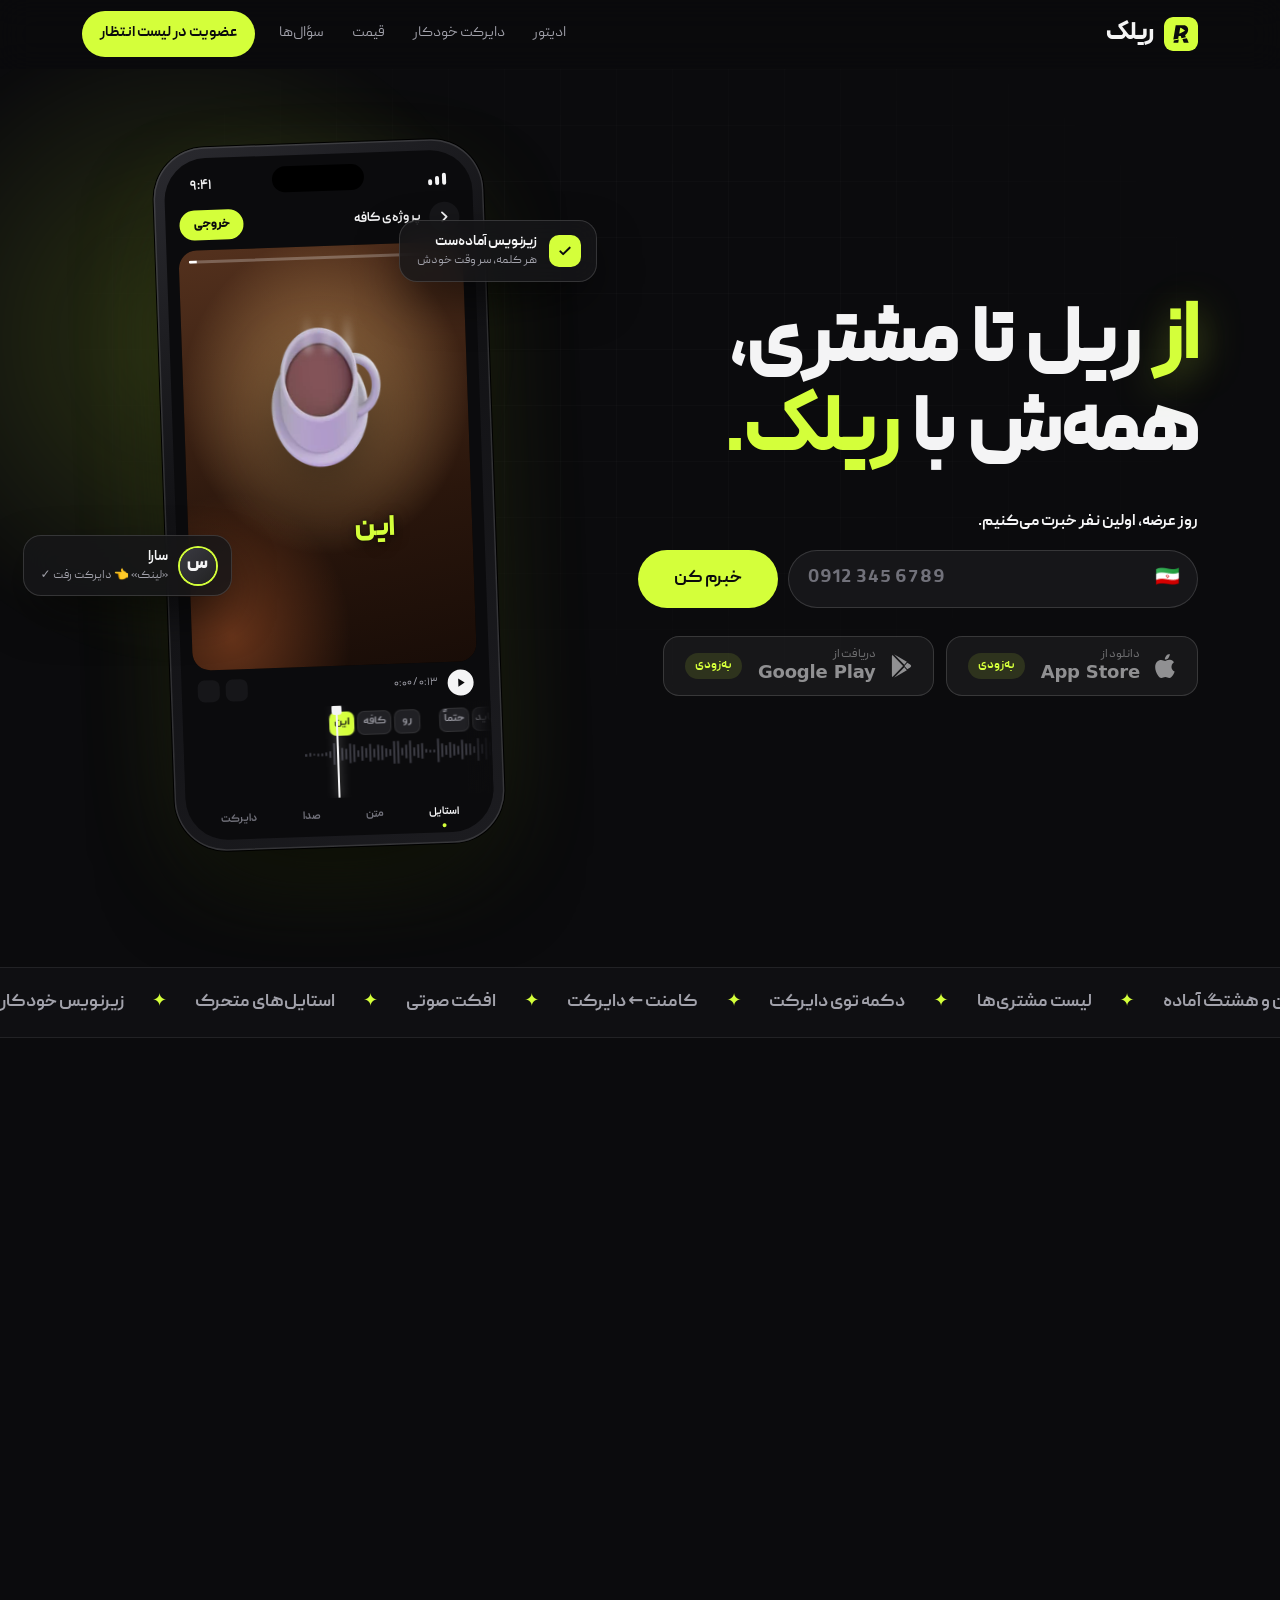
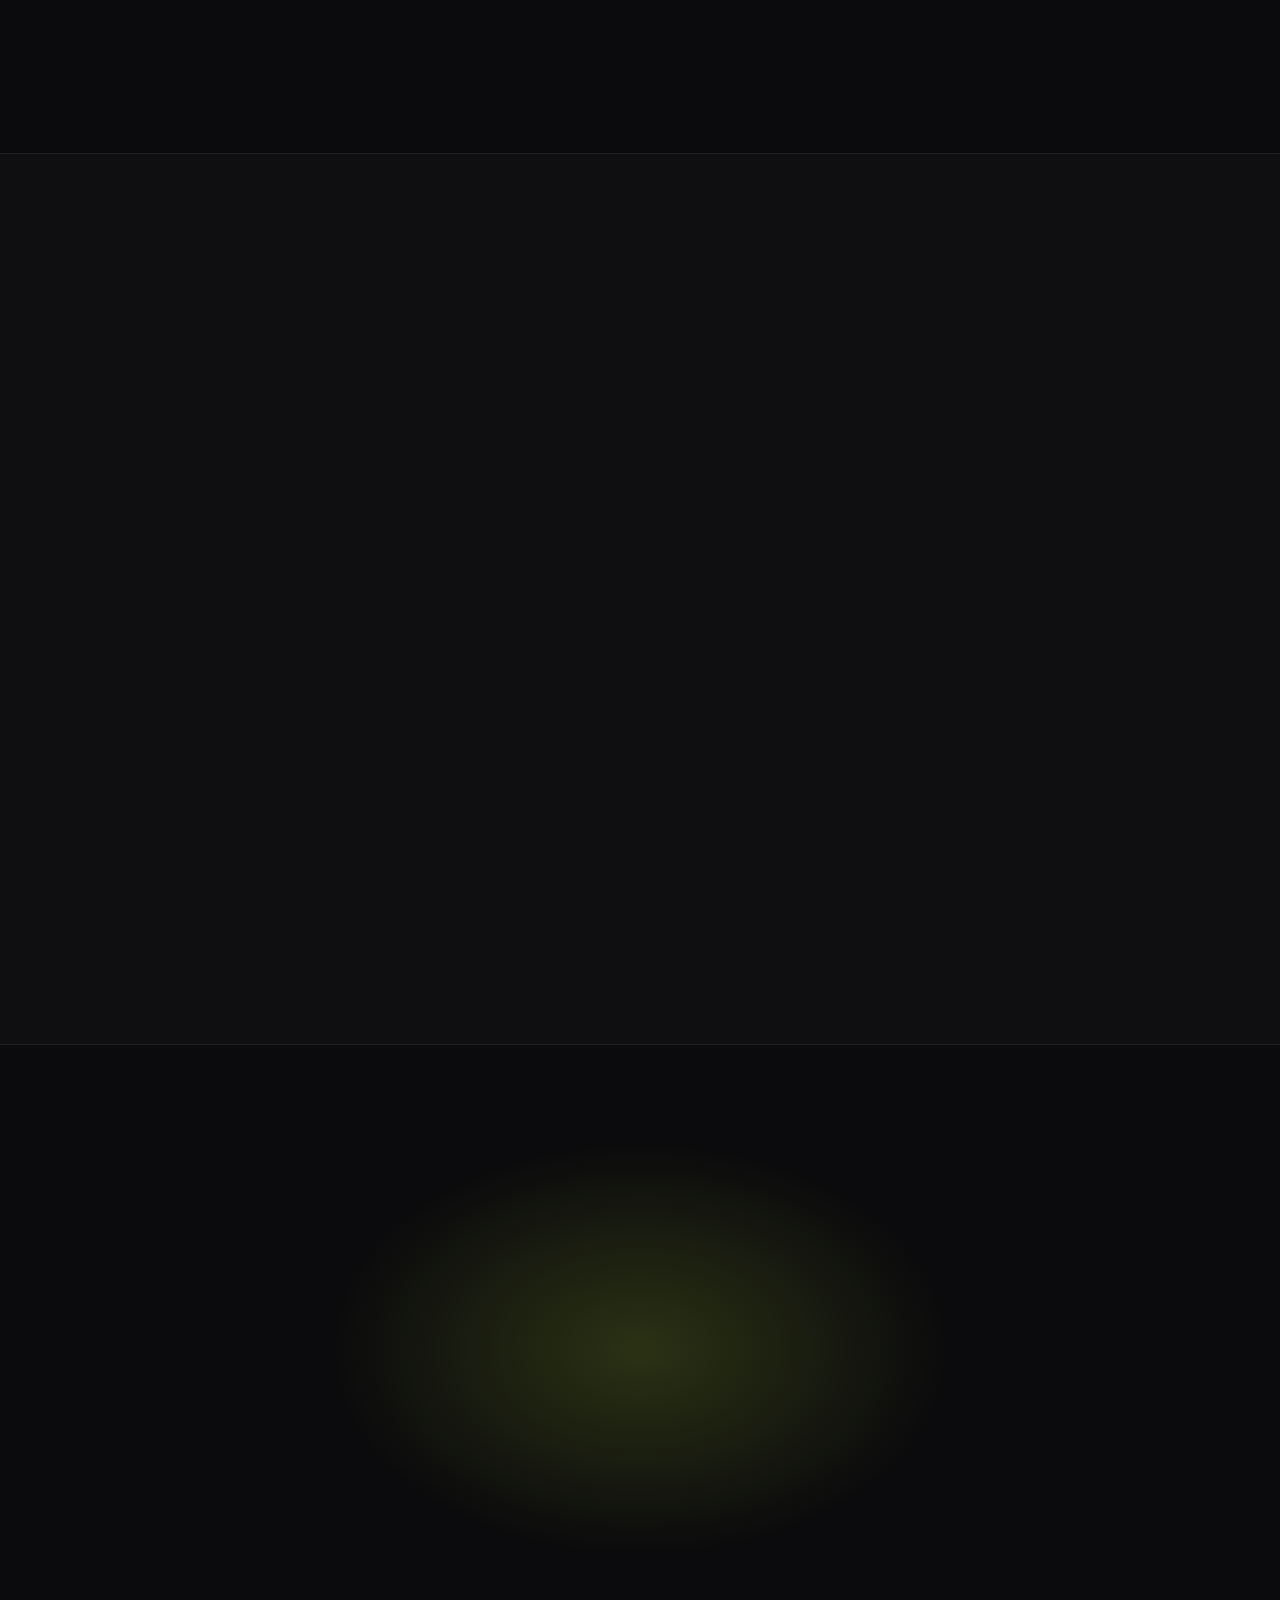
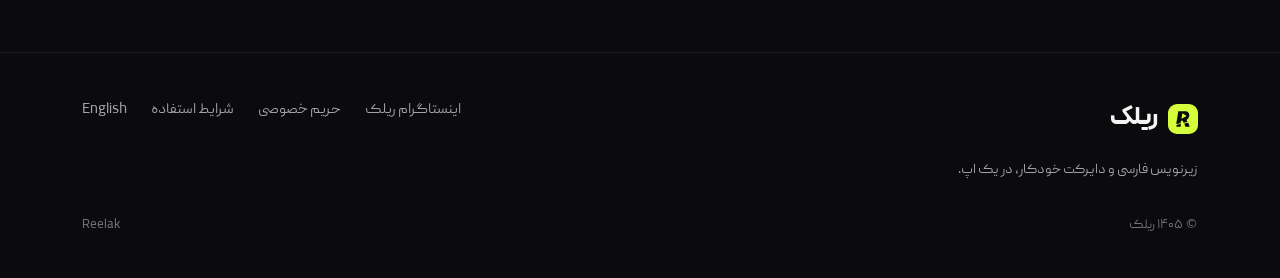
==== index.html @ 7f3adb68 "Website from ea4331c" ====
<!doctype html>
<html lang="fa" dir="rtl" data-mode="waitlist">
<head>
<meta charset="utf-8">
<meta http-equiv="Content-Security-Policy" content="default-src 'none'; script-src 'self'; style-src 'self'; font-src 'self'; img-src 'self' data:; connect-src 'self' https://oprujqgoeeatpwjcmsdf.supabase.co; form-action https://oprujqgoeeatpwjcmsdf.supabase.co; base-uri 'none'">
<meta name="viewport" content="width=device-width, initial-scale=1, viewport-fit=cover">
<title>ریلک | زیرنویس فارسی و دایرکت خودکار اینستاگرام</title>
<meta name="description" content="ریلک: زیرنویس فارسی خودکار با استایل‌ها و انیمیشن‌های جذاب، و دایرکت خودکار اینستاگرام که کامنت‌ها رو به مشتری تبدیل می‌کنه. یک اپ برای آیفون و اندروید.">
<meta name="theme-color" content="#0B0B0D">
<meta name="color-scheme" content="dark">
<meta property="og:type" content="website">
<meta property="og:title" content="ریلک: از ریل تا مشتری">
<meta property="og:description" content="زیرنویس فارسی خودکار + دایرکت خودکار اینستاگرام، در یک اپ.">
<meta property="og:url" content="https://reelakapp.com/">
<meta property="og:image" content="https://reelakapp.com/img/og.png">
<meta property="og:image:width" content="1200">
<meta property="og:image:height" content="630">
<meta property="og:locale" content="fa_IR">
<meta name="twitter:card" content="summary_large_image">
<link rel="icon" href="img/favicon.svg" type="image/svg+xml">
<link rel="icon" href="img/favicon-32.png" sizes="32x32" type="image/png">
<link rel="apple-touch-icon" href="img/apple-touch-icon-180.png">
<link rel="preload" href="fonts/peyda-black.woff2" as="font" type="font/woff2" crossorigin>
<link rel="preload" href="fonts/peyda-regular.woff2" as="font" type="font/woff2" crossorigin>
<link rel="stylesheet" href="site.css">
<script src="site.js" defer></script>
</head>
<body>

<a class="skip" href="#main">رفتن به محتوا</a>

<!-- ============================ NAV ============================ -->
<header class="nav" id="top">
  <div class="wrap nav-in">
    <button class="menu-btn" type="button" aria-label="منو" aria-expanded="false" aria-controls="mobile-menu" data-menu-btn>
      <span></span><span></span><span></span>
    </button>
    <a class="brand" href="#top" aria-label="ریلک، صفحه‌ی اول">
      <img src="img/icon-lime.svg" width="34" height="34" alt="">
      <span class="brand-fa">ریلک</span>
    </a>
    <nav class="nav-links" aria-label="بخش‌ها">
      <a href="#editor">ادیتور</a>
      <a href="#automation">دایرکت خودکار</a>
      <a href="#pricing">قیمت</a>
      <a href="#faq">سؤال‌ها</a>
    </nav>
    <a class="btn btn-lime btn-sm only-waitlist" href="#waitlist" data-focus-phone>عضویت در لیست انتظار</a>
    <a class="btn btn-lime btn-sm only-launch" href="#download">دانلود اپ</a>
  </div>
  <div class="mobile-menu" id="mobile-menu" data-menu hidden>
    <nav class="wrap" aria-label="منو">
      <a href="#editor"><span>ادیتور ویدیو</span><small>زیرنویس و استایل‌ها</small></a>
      <a href="#automation"><span>دایرکت خودکار</span><small>کامنت ← دایرکت</small></a>
      <a href="#pricing"><span>قیمت</span><small>رایگان و پرو</small></a>
      <a href="#faq"><span>سؤال‌ها</span><small>جواب‌های کوتاه</small></a>
      <a class="btn btn-lime btn-block only-waitlist" href="#waitlist" data-focus-phone>عضویت در لیست انتظار</a>
      <a class="btn btn-lime btn-block only-launch" href="#download">دانلود اپ</a>
    </nav>
  </div>
</header>

<main id="main">

<!-- ============================ HERO ============================ -->
<section class="hero" id="waitlist">
  <div class="hero-glow" aria-hidden="true"></div>
  <div class="hero-grid" aria-hidden="true"></div>
  <div class="wrap hero-in">

    <div class="hero-copy">

      <h1 class="hero-title" aria-label="از ریل تا مشتری، همه‌ش با ریلک.">
        <span class="kw" aria-hidden="true">از</span>
        <span class="kw" aria-hidden="true">ریل</span>
        <span class="kw" aria-hidden="true">تا</span>
        <span class="kw" aria-hidden="true">مشتری،</span>
        <br>
        <span class="kw" aria-hidden="true">همه‌ش</span>
        <span class="kw" aria-hidden="true">با</span>
        <span class="kw kw-brand" aria-hidden="true">ریلک.</span>
      </h1>


      <!-- Waitlist (before launch) -->
      <div class="join only-waitlist" data-join>
        <form class="join-form" action="https://oprujqgoeeatpwjcmsdf.supabase.co/functions/v1/waitlist" method="post" novalidate>
          <label class="join-label" for="phone-hero">روز عرضه، اولین نفر خبرت می‌کنیم.</label>
          <div class="join-row">
            <div class="phone-field">
              <span class="phone-flag" aria-hidden="true">🇮🇷</span>
              <input id="phone-hero" name="phone" type="tel" inputmode="numeric" autocomplete="tel" dir="ltr"
                     placeholder="0912 345 6789" maxlength="20" required aria-describedby="hint-hero">
            </div>
            <input class="hp" type="text" name="website" tabindex="-1" autocomplete="off" aria-hidden="true">
            <input type="hidden" name="source" value="">
            <button class="btn btn-lime btn-lg" type="submit">
              <span class="btn-text">خبرم کن</span>
              <span class="spinner" aria-hidden="true"></span>
            </button>
          </div>
          <p class="join-hint" id="hint-hero" aria-live="polite"></p>
        </form>
        <div class="join-done" hidden>
          <div class="done-badge" aria-hidden="true">
            <svg viewBox="0 0 24 24" width="28" height="28"><path d="M5 12.5l4.2 4.2L19 7" fill="none" stroke="currentColor" stroke-width="2.6" stroke-linecap="round" stroke-linejoin="round"/></svg>
          </div>
          <div>
            <p class="done-title" data-done-title>اسمت توی لیسته!</p>
            <p class="done-sub">روز عرضه با یک پیامک خبرت می‌کنیم.</p>
            <button class="btn btn-ghost btn-sm" type="button" data-share>
              <svg viewBox="0 0 24 24" width="18" height="18" aria-hidden="true"><path d="M12 3v12M7 8l5-5 5 5M5 14v5a2 2 0 002 2h10a2 2 0 002-2v-5" fill="none" stroke="currentColor" stroke-width="2" stroke-linecap="round" stroke-linejoin="round"/></svg>
              <span>فرستادن برای دوستام</span>
            </button>
          </div>
        </div>
      </div>

      <!-- Store buttons: "soon" before launch, real links after -->
      <div class="stores" id="download">
        <a class="store store-soon" href="#waitlist" data-store>
          <svg class="store-ic" viewBox="0 0 24 24" aria-hidden="true"><path fill="currentColor" d="M16.37 1.43c0 1.14-.5 2.27-1.18 3.08-.74.9-1.99 1.57-2.99 1.57-.12 0-.23-.02-.3-.03-.01-.06-.04-.22-.04-.39 0-1.15.57-2.27 1.2-2.98.81-.94 2.15-1.64 3.25-1.68.03.13.06.28.06.43zm4.56 15.71c-.03.07-.46 1.58-1.52 3.12-.94 1.34-1.94 2.71-3.43 2.71-1.52 0-1.9-.88-3.63-.88-1.7 0-2.3.91-3.67.91-1.38 0-2.33-1.26-3.43-2.8C3.96 18.38 2.93 15.57 2.93 12.92c0-4.28 2.8-6.55 5.55-6.55 1.45 0 2.67.95 3.6.95.86 0 2.22-1.01 3.9-1.01.61 0 2.89.06 4.37 2.19-.13.09-2.38 1.37-2.38 4.19 0 3.26 2.85 4.42 2.96 4.45z"/></svg>
          <span class="store-txt"><small>دانلود از</small><b>App Store</b></span>
          <span class="soon-chip">به‌زودی</span>
        </a>
        <a class="store store-soon" href="#waitlist" data-store>
          <svg class="store-ic" viewBox="0 0 24 24" aria-hidden="true"><path fill="currentColor" d="M4.1 1.9c-.3.3-.5.8-.5 1.4v17.4c0 .6.2 1.1.5 1.4l9.8-10.1L4.1 1.9zm11 8.9L5.6 1.2c-.1 0-.1-.1-.1-.1l11.9 6.9-2.3 2.8zm0 2.4l2.3 2.8-11.9 6.9h.1l9.5-9.7zm5.3-2.6l-2.6-1.5-2.6 2.9 2.6 2.9 2.6-1.5c1.3-.8 1.3-2 0-2.8z"/></svg>
          <span class="store-txt"><small>دریافت از</small><b>Google Play</b></span>
          <span class="soon-chip">به‌زودی</span>
        </a>
      </div>
      <a class="apk-link store-soon" href="#waitlist">یا دانلود مستقیم نسخه‌ی اندروید (APK)</a>
    </div>

    <!-- The phone: a live demo of the editor -->
    <div class="hero-visual" aria-hidden="true">
      <div class="float-card fc-top">
        <span class="fc-ic fc-ic-lime">
          <svg viewBox="0 0 24 24" width="16" height="16"><path d="M5 12.5l4.2 4.2L19 7" fill="none" stroke="currentColor" stroke-width="3" stroke-linecap="round" stroke-linejoin="round"/></svg>
        </span>
        <span><b>زیرنویس آماده‌ست</b><small>هر کلمه، سر وقت خودش</small></span>
      </div>

      <div class="phone" data-demo>
        <div class="phone-notch"></div>
        <div class="screen">
          <div class="status"><span>۹:۴۱</span><span class="status-ic"><i></i><i></i><i></i></span></div>
          <div class="appbar">
            <span class="appbar-back">
              <svg viewBox="0 0 24 24" width="18" height="18"><path d="M9 6l6 6-6 6" fill="none" stroke="currentColor" stroke-width="2.4" stroke-linecap="round" stroke-linejoin="round"/></svg>
            </span>
            <span class="appbar-title">پروژه‌ی کافه</span>
            <span class="appbar-export">خروجی</span>
          </div>

          <div class="video">
            <div class="scene scene-cafe is-on" data-scene="0">
              <div class="scene-bg"></div>
              <img class="scene-emoji" src="img/hot_beverage.webp" alt="" width="160" height="160">
              <span class="steam s1"></span><span class="steam s2"></span><span class="steam s3"></span>
            </div>
            <div class="scene scene-shop" data-scene="1">
              <div class="scene-bg"></div>
              <img class="scene-emoji" src="img/shopping_bags.webp" alt="" width="160" height="160">
              <img class="scene-spark" src="img/sparkles.webp" alt="" width="160" height="160">
            </div>
            <div class="cap" data-cap></div>
            <div class="cta-pill" data-cta>کامنت کن: «لینک»</div>
            <div class="vid-progress"><i data-progress></i></div>
          </div>

          <div class="notif" data-notif>
            <img src="img/icon-lime.svg" width="26" height="26" alt="">
            <span><b>۲۴ نفر کامنت گذاشتن «لینک»</b><small>دایرکت برای همه رفت ✓</small></span>
          </div>

          <div class="editor">
            <div class="ed-bar">
              <span class="ed-play"><svg viewBox="0 0 24 24" width="14" height="14"><path d="M8 5v14l11-7z" fill="currentColor"/></svg></span>
              <span class="ed-time" dir="ltr" data-time>۰:۰۰ / ۰:۱۳</span>
              <span class="ed-tools"><i></i><i></i></span>
            </div>
            <div class="lanes">
              <div class="playhead"></div>
              <div class="lane-track" data-track>
                <div class="lane lane-words" data-lane-words></div>
                <div class="lane lane-wave" data-lane-wave></div>
                <div class="lane lane-sfx" data-lane-sfx></div>
              </div>
            </div>
            <div class="ed-tabs">
              <span class="on">استایل</span><span>متن</span><span>صدا</span><span>دایرکت</span>
            </div>
          </div>
        </div>
      </div>

      <div class="float-card fc-bottom">
        <span class="fc-avatar">س</span>
        <span><b>سارا</b><small>«لینک» 👈 دایرکت رفت ✓</small></span>
      </div>
    </div>
  </div>
</section>

<!-- ============================ STRIP ============================ -->
<div class="strip" aria-hidden="true">
  <div class="strip-in">
    <span>زیرنویس خودکار</span><i>✦</i><span>استایل‌های متحرک</span><i>✦</i><span>افکت صوتی</span><i>✦</i>
    <span>کامنت ← دایرکت</span><i>✦</i><span>دکمه توی دایرکت</span><i>✦</i><span>لیست مشتری‌ها</span><i>✦</i>
    <span>کپشن و هشتگ آماده</span><i>✦</i><span>پرداخت تومانی</span><i>✦</i>
    <span>زیرنویس خودکار</span><i>✦</i><span>استایل‌های متحرک</span><i>✦</i><span>افکت صوتی</span><i>✦</i>
    <span>کامنت ← دایرکت</span><i>✦</i><span>دکمه توی دایرکت</span><i>✦</i><span>لیست مشتری‌ها</span><i>✦</i>
    <span>کپشن و هشتگ آماده</span><i>✦</i><span>پرداخت تومانی</span><i>✦</i>
  </div>
</div>

<!-- ============================ STYLES ============================ -->
<section class="section" id="editor">
  <div class="wrap">
    <div class="sec-head reveal">
      <p class="kicker">ادیتور ویدیو</p>
      <h2>زیرنویسی که <span class="hl">دیده می‌شه.</span></h2>
      <p class="sec-sub">ریلک حرفات رو فارسی می‌نویسه، هر کلمه سر وقت خودش. تو فقط استایل رو انتخاب کن.</p>
    </div>

    <div class="styles reveal" data-styles>
      <figure class="style-card st-karaoke">
        <div class="st-screen"><p class="st-text"><span>امروز</span> <span>یه</span> <span>ترفند</span> <span>باحال</span></p></div>
        <figcaption><b>کارائوکه</b><small>کلمه‌ای که گفته می‌شه، رنگ می‌گیره</small></figcaption>
      </figure>
      <figure class="style-card st-type">
        <div class="st-screen"><p class="st-text"><span class="type-line">اینو هیچ‌کس بهت نمی‌گه</span></p></div>
        <figcaption><b>تایپ</b><small>نوشته می‌شه، انگار همین الان</small></figcaption>
      </figure>
      <figure class="style-card st-pop">
        <div class="st-screen"><img class="st-emoji" src="img/fire.webp" alt="" width="160" height="160"><p class="st-text"><span>فوق</span><span>العاده</span><span>بود!</span></p></div>
        <figcaption><b>پاپ</b><small>یک کلمه، با ضرب و ایموجی</small></figcaption>
      </figure>
      <figure class="style-card st-neon">
        <div class="st-screen"><p class="st-text"><span>شب</span> <span>تهران</span></p></div>
        <figcaption><b>نئون</b><small>درخشش برای ویدیوهای شب</small></figcaption>
      </figure>
      <figure class="style-card st-hype">
        <div class="st-screen"><p class="st-text"><span>صبر</span><span>کن</span><span>ببین!</span></p></div>
        <figcaption><b>هایپ</b><small>درشت و پرانرژی برای شروع ویدیو</small></figcaption>
      </figure>
      <figure class="style-card st-cine">
        <div class="st-screen"><p class="st-text"><span>یک</span> <span>روز</span> <span>معمولی</span> <span>نبود…</span></p></div>
        <figcaption><b>سینمایی</b><small>آروم و شیک، مثل فیلم</small></figcaption>
      </figure>
    </div>

    <!-- Bento: what else the editor does -->
    <div class="bento">
      <article class="tile tile-big reveal">
        <div class="tile-copy">
          <h3>زمان‌بندی کلمه‌به‌کلمه</h3>
          <p>زیرنویس‌ها دقیقاً با صدا می‌آن و می‌رن؛ نه زودتر، نه دیرتر.</p>
        </div>
        <div class="wave-demo" data-wave-demo>
          <div class="wd-words"><span>سلام</span><span>به</span><span>همه</span><span>دوستای</span><span>خوبم</span></div>
          <div class="wd-bars"></div>
        </div>
      </article>

      <article class="tile reveal">
        <div class="tile-ic"><img src="img/magic_wand.webp" alt="" width="160" height="160"></div>
        <h3>کپشن و هشتگ آماده</h3>
        <p>موقع خروجی، کپشن و هشتگ از حرفای خود ویدیو نوشته می‌شه.</p>
        <div class="typing" data-typing>اینم سه تا ترفند ادیت که کسی بهت نگفته 👇 #ادیت_ویدیو #ریلز</div>
      </article>

      <article class="tile reveal">
        <div class="tile-ic"><img src="img/party_popper.webp" alt="" width="160" height="160"></div>
        <h3>افکت صوتی اختصاصی</h3>
        <p>۶۳ صدای مخصوص ریلک. کلمه هم با صداش حرکت می‌کنه.</p>
        <div class="sfx">
          <span class="sfx-pill"><i></i><i></i><i></i><i></i>پاپ</span>
          <span class="sfx-pill"><i></i><i></i><i></i><i></i>ووش</span>
          <span class="sfx-pill"><i></i><i></i><i></i><i></i>دینگ</span>
        </div>
      </article>

      <article class="tile reveal">
        <div class="tile-ic"><img src="img/sparkles.webp" alt="" width="160" height="160"></div>
        <h3>تأکید هوشمند</h3>
        <p>کلمه‌های مهم خودشون درشت‌تر می‌شن، با ایموجی مناسب.</p>
        <p class="emph-demo">این <b>بهترین</b> خرید <b class="big">امسالم</b> بود</p>
      </article>

      <article class="tile reveal">
        <div class="tile-ic tile-ic-svg">
          <svg viewBox="0 0 24 24" width="30" height="30" aria-hidden="true"><path d="M4 12h2l2-6 3 12 3-9 2 3h4" fill="none" stroke="currentColor" stroke-width="2" stroke-linecap="round" stroke-linejoin="round"/></svg>
        </div>
        <h3>حذف نویز</h3>
        <p>باد و کولر و خیابون حذف، صدای تو تمیز.</p>
        <div class="noise"><span class="noise-a"></span><span class="noise-b"></span></div>
      </article>

      <article class="tile tile-wide reveal">
        <div class="tile-ic tile-ic-svg">
          <svg viewBox="0 0 24 24" width="30" height="30" aria-hidden="true"><path d="M4 7h10M4 12h16M4 17h7" fill="none" stroke="currentColor" stroke-width="2.2" stroke-linecap="round"/><circle cx="17" cy="7" r="2.2" fill="none" stroke="currentColor" stroke-width="2"/><circle cx="14" cy="17" r="2.2" fill="none" stroke="currentColor" stroke-width="2"/></svg>
        </div>
        <h3>هر کلمه، دست خودت</h3>
        <p>متن، رنگ، حرکت و صدای هر کلمه رو جدا عوض کن.</p>
        <div class="word-edit"><span class="we-h"></span><span class="we-w">ترفند</span><span class="we-h"></span></div>
      </article>
    </div>
  </div>
</section>

<!-- ============================ AUTOMATION ============================ -->
<section class="section section-alt" id="automation">
  <div class="wrap auto-in">
    <div class="auto-copy">
      <div class="sec-head sec-head-start reveal">
        <p class="kicker">دایرکت خودکار</p>
        <h2>کامنت گذاشتن؛ <span class="hl">ریلک جواب داد.</span></h2>
        <p class="sec-sub">تو ویدیو بگو «کامنت کن لینک». بقیه‌ش با ریلک، حتی ساعت ۳ صبح.</p>
      </div>
      <ol class="auto-steps reveal" data-auto-steps>
        <li data-step="0"><span class="as-n">۱</span><span><b>کامنت ← دایرکت</b><small>کلمه رو کامنت کنه، دایرکت می‌گیره.</small></span></li>
        <li data-step="1"><span class="as-n">۲</span><span><b>جواب زیر کامنت</b><small>تا بقیه هم ببینن جواب می‌دی.</small></span></li>
        <li data-step="2"><span class="as-n">۳</span><span><b>دکمه توی دایرکت</b><small>لینک خرید، قیمت یا هر چیزی با یک لمس.</small></span></li>
        <li data-step="3"><span class="as-n">۴</span><span><b>لیست مشتری‌ها</b><small>شماره‌ها خودشون جمع می‌شن.</small></span></li>
      </ol>
    </div>

    <div class="chat reveal" data-chat aria-hidden="true">
      <div class="chat-head">
        <span class="chat-av">ش</span>
        <span><b>shop.lover</b><small>دایرکت</small></span>
        <span class="chat-bot-tag">ریلک فعاله</span>
      </div>
      <div class="chat-body">
        <div class="c-comment" data-c="0">
          <span class="cc-av">ش</span>
          <span class="cc-txt"><b>shop.lover</b> لینک</span>
        </div>
        <div class="c-reply" data-c="1">
          <span class="cc-av cc-av-me"><img src="img/icon-lime.svg" width="22" height="22" alt=""></span>
          <span class="cc-txt"><b>you</b> دایرکتت رو چک کن 💌</span>
        </div>
        <div class="c-divider" data-c="1"><span>دایرکت</span></div>
        <div class="msg msg-me" data-c="2">سلام! اینم لینک خرید 👇<span class="msg-btn">دیدن محصول</span></div>
        <div class="msg msg-them" data-c="3">دیدن محصول</div>
        <div class="msg msg-me" data-c="4">قیمت: ۸۹۰ هزار تومان · ارسال به همه‌ی شهرها 🚚</div>
        <div class="msg msg-me" data-c="5">برای سفارش، شماره‌ت رو بفرست 🙏</div>
        <div class="msg msg-them" data-c="6" dir="ltr">0915 ••• ••47</div>
        <div class="lead" data-c="7">
          <span class="lead-ic"><svg viewBox="0 0 24 24" width="16" height="16"><path d="M5 12.5l4.2 4.2L19 7" fill="none" stroke="currentColor" stroke-width="3" stroke-linecap="round" stroke-linejoin="round"/></svg></span>
          <span><b>مشتری جدید ثبت شد</b><small>shop.lover · از ریل «کیف چرمی»</small></span>
        </div>
        <div class="typing-dots" data-typing-dots><i></i><i></i><i></i></div>
      </div>
    </div>
  </div>
</section>

<!-- ============================ THE BRIDGE ============================ -->
<section class="section">
  <div class="wrap">
    <div class="sec-head reveal">
      <p class="kicker">فقط توی ریلک</p>
      <h2>ادیتور و دایرکت، <span class="hl">توی یک اپ.</span></h2>
      <p class="sec-sub">برای ادیت و دایرکت دیگه دو تا اپ لازم نیست.</p>
    </div>

    <div class="bridge">
      <article class="bcard reveal">
        <div class="bc-visual bc-flow">
          <span class="bf-node">🎬 ویدیو</span>
          <span class="bf-arrow"></span>
          <span class="bf-node bf-node-lime">کامنت کن «لینک»</span>
          <span class="bf-arrow"></span>
          <span class="bf-node">💬 دایرکت</span>
        </div>
        <h3>ویدیو، خودش دایرکتش رو می‌سازه</h3>
        <p>«کامنت کن لینک» رو روی ویدیو بذار؛ دایرکت خودکار همون پست هم با یک لمس روشن می‌شه.</p>
      </article>

      <article class="bcard reveal">
        <div class="bc-visual bc-stats">
          <p class="bs-title">ریل «کیف چرمی»</p>
          <div class="bs-row"><span>کامنت</span><i class="bs-bar"><b class="w100"></b></i><em>۳۱۲</em></div>
          <div class="bs-row"><span>دایرکت</span><i class="bs-bar"><b class="w92"></b></i><em>۲۸۷</em></div>
          <div class="bs-row"><span>مشتری</span><i class="bs-bar"><b class="w30 lime"></b></i><em>۹۴</em></div>
        </div>
        <h3>از کامنت تا مشتری، یک نگاه</h3>
        <p>برای هر ریل ببین چند نفر کامنت گذاشتن، دایرکت گرفتن و مشتری شدن.</p>
      </article>
    </div>
    <p class="soon-note reveal"><span>به‌زودی</span> ربات دایرکتی که ویدیوهات رو دیده و سؤال‌ها رو خودش جواب می‌ده.</p>
  </div>
</section>

<!-- ============================ HOW ============================ -->
<section class="section section-alt">
  <div class="wrap">
    <div class="sec-head reveal">
      <p class="kicker">چطور کار می‌کنه</p>
      <h2>سه قدم، <span class="hl">چند دقیقه.</span></h2>
    </div>
    <ol class="steps">
      <li class="step reveal">
        <span class="step-n">۱</span>
        <h3>ویدیو رو انتخاب کن</h3>
        <p>از گالری گوشی؛ زیرنویس فارسی خودش نوشته می‌شه.</p>
      </li>
      <li class="step reveal">
        <span class="step-n">۲</span>
        <h3>استایل بزن، ادیت کن</h3>
        <p>استایل و افکت بذار و خروجی بگیر.</p>
      </li>
      <li class="step reveal">
        <span class="step-n">۳</span>
        <h3>پست کن؛ ریلک جواب می‌ده</h3>
        <p>دایرکت خودکار رو روشن کن؛ کامنت‌ها مشتری می‌شن.</p>
      </li>
    </ol>
  </div>
</section>

<!-- ============================ PRICING ============================ -->
<section class="section" id="pricing">
  <div class="wrap">
    <div class="sec-head reveal">
      <p class="kicker">قیمت</p>
      <h2>رایگان شروع کن، <span class="hl">هر وقت خواستی پرو شو.</span></h2>
      <p class="sec-sub">پرداخت تومانی با زرین‌پال.</p>
    </div>

    <div class="period reveal" role="tablist" aria-label="مدت اشتراک" data-period>
      <button type="button" role="tab" aria-selected="true" data-months="1">۱ ماهه</button>
      <button type="button" role="tab" aria-selected="false" data-months="3">۳ ماهه <em>٪۴۰ ارزون‌تر</em></button>
      <button type="button" role="tab" aria-selected="false" data-months="12">۱۲ ماهه <em>٪۵۸ ارزون‌تر</em></button>
    </div>

    <div class="plans">
      <article class="plan reveal">
        <h3>رایگان</h3>
        <p class="price"><b>۰</b><span>تومان، برای همیشه</span></p>
        <ul class="feats">
          <li>۳ ویدیو در ماه</li>
          <li>استایل‌های پایه</li>
          <li>۲ دایرکت خودکار (تا ۱۰۰ نفر در ماه)</li>
          <li><b>هفته‌ی اول:</b> دایرکت خودکار بدون محدودیت</li>
          <li class="muted">لوگوی کوچک ریلک روی ویدیو</li>
        </ul>
        <a class="btn btn-ghost btn-block only-waitlist" href="#waitlist" data-focus-phone>عضویت در لیست انتظار</a>
        <a class="btn btn-ghost btn-block only-launch" href="#download">دانلود رایگان</a>
      </article>

      <article class="plan plan-pro reveal">
        <span class="plan-tag">همه‌چیز</span>
        <h3>پرو</h3>
        <p class="price"><b data-price>۳۶۹٬۰۰۰</b><span data-price-note>تومان در ماه</span></p>
        <p class="price-sub" data-price-sub>&nbsp;</p>
        <ul class="feats">
          <li>ویدیوی بیشتر، بدون لوگو</li>
          <li>همه‌ی استایل‌ها و استایل‌های تازه</li>
          <li>دایرکت خودکار بدون محدودیت</li>
          <li>لیست مشتری‌ها و آمار هر ریل</li>
          <li>کپشن و هشتگ آماده</li>
        </ul>
        <a class="btn btn-lime btn-block only-waitlist" href="#waitlist" data-focus-phone>اولین نفر باش</a>
        <a class="btn btn-lime btn-block only-launch" href="#download">شروع کن</a>
      </article>
    </div>
    <p class="fine reveal">قیمت‌ها ممکنه تا روز عرضه کمی تغییر کنن.</p>
  </div>
</section>

<!-- ============================ FAQ ============================ -->
<section class="section section-alt" id="faq">
  <div class="wrap wrap-narrow">
    <div class="sec-head reveal">
      <p class="kicker">سؤال‌ها</p>
      <h2>سؤالی داری؟</h2>
    </div>
    <div class="faq">
      <details class="reveal">
        <summary>ریلک کِی عرضه می‌شه؟</summary>
        <p>خیلی زود. شماره‌ت رو بذار تا روز عرضه با یک پیامک خبرت کنیم.</p>
      </details>
      <details class="reveal">
        <summary>با هر اکانت اینستاگرامی کار می‌کنه؟</summary>
        <p>ادیتور با هر اکانتی. برای دایرکت خودکار، اکانت باید «حرفه‌ای» (Creator یا Business) باشه؛ تبدیلش رایگانه و ۳۰ ثانیه طول می‌کشه.</p>
      </details>
      <details class="reveal">
        <summary>رمز اینستاگرامم رو باید بدم؟</summary>
        <p>نه، هیچ‌وقت. ریلک از راه رسمی خود اینستاگرام وصل می‌شه و هر وقت خواستی قطعش می‌کنی.</p>
      </details>
      <details class="reveal">
        <summary>زیرنویس فارسی‌ش چقدر دقیقه؟</summary>
        <p>خیلی دقیق؛ و اگه کلمه‌ای اشتباه بود، با یک لمس درستش می‌کنی.</p>
      </details>
      <details class="reveal">
        <summary>پرداخت چطوریه؟</summary>
        <p>تومانی، با زرین‌پال و هر کارت بانکی. نسخه‌ی رایگان هم همیشه رایگانه.</p>
      </details>
      <details class="reveal">
        <summary>آیفون و اندروید، هر دو؟</summary>
        <p>بله. آیفون از اپ‌استور، اندروید از گوگل‌پلی یا همین سایت.</p>
      </details>
    </div>
  </div>
</section>

<!-- ============================ FINAL CTA ============================ -->
<section class="final">
  <div class="final-glow" aria-hidden="true"></div>
  <div class="wrap final-in reveal">
    <img class="final-icon" src="img/icon-lime.svg" width="88" height="88" alt="">
    <h2>ریل بعدیت رو<br><span class="hl">با ریلک بساز.</span></h2>

    <div class="join join-center only-waitlist" data-join>
      <form class="join-form" action="https://oprujqgoeeatpwjcmsdf.supabase.co/functions/v1/waitlist" method="post" novalidate>
                <div class="join-row">
          <div class="phone-field">
            <span class="phone-flag" aria-hidden="true">🇮🇷</span>
            <input id="phone-final" name="phone" type="tel" inputmode="numeric" autocomplete="tel" dir="ltr"
                   placeholder="0912 345 6789" maxlength="20" required aria-describedby="hint-final">
          </div>
          <input class="hp" type="text" name="website" tabindex="-1" autocomplete="off" aria-hidden="true">
          <input type="hidden" name="source" value="">
          <button class="btn btn-lime btn-lg" type="submit">
            <span class="btn-text">خبرم کن</span>
            <span class="spinner" aria-hidden="true"></span>
          </button>
        </div>
        <p class="join-hint" id="hint-final" aria-live="polite"></p>
      </form>
      <div class="join-done" hidden>
        <div class="done-badge" aria-hidden="true">
          <svg viewBox="0 0 24 24" width="28" height="28"><path d="M5 12.5l4.2 4.2L19 7" fill="none" stroke="currentColor" stroke-width="2.6" stroke-linecap="round" stroke-linejoin="round"/></svg>
        </div>
        <div>
          <p class="done-title" data-done-title>اسمت توی لیسته!</p>
          <p class="done-sub">روز عرضه با یک پیامک خبرت می‌کنیم.</p>
          <button class="btn btn-ghost btn-sm" type="button" data-share>
            <svg viewBox="0 0 24 24" width="18" height="18" aria-hidden="true"><path d="M12 3v12M7 8l5-5 5 5M5 14v5a2 2 0 002 2h10a2 2 0 002-2v-5" fill="none" stroke="currentColor" stroke-width="2" stroke-linecap="round" stroke-linejoin="round"/></svg>
            <span>فرستادن برای دوستام</span>
          </button>
        </div>
      </div>
    </div>

    <div class="stores stores-center only-launch">
      <a class="store store-soon" href="#waitlist">
        <svg class="store-ic" viewBox="0 0 24 24" aria-hidden="true"><path fill="currentColor" d="M16.37 1.43c0 1.14-.5 2.27-1.18 3.08-.74.9-1.99 1.57-2.99 1.57-.12 0-.23-.02-.3-.03-.01-.06-.04-.22-.04-.39 0-1.15.57-2.27 1.2-2.98.81-.94 2.15-1.64 3.25-1.68.03.13.06.28.06.43zm4.56 15.71c-.03.07-.46 1.58-1.52 3.12-.94 1.34-1.94 2.71-3.43 2.71-1.52 0-1.9-.88-3.63-.88-1.7 0-2.3.91-3.67.91-1.38 0-2.33-1.26-3.43-2.8C3.96 18.38 2.93 15.57 2.93 12.92c0-4.28 2.8-6.55 5.55-6.55 1.45 0 2.67.95 3.6.95.86 0 2.22-1.01 3.9-1.01.61 0 2.89.06 4.37 2.19-.13.09-2.38 1.37-2.38 4.19 0 3.26 2.85 4.42 2.96 4.45z"/></svg>
        <span class="store-txt"><small>دانلود از</small><b>App Store</b></span>
        <span class="soon-chip">به‌زودی</span>
      </a>
      <a class="store store-soon" href="#waitlist">
        <svg class="store-ic" viewBox="0 0 24 24" aria-hidden="true"><path fill="currentColor" d="M4.1 1.9c-.3.3-.5.8-.5 1.4v17.4c0 .6.2 1.1.5 1.4l9.8-10.1L4.1 1.9zm11 8.9L5.6 1.2c-.1 0-.1-.1-.1-.1l11.9 6.9-2.3 2.8zm0 2.4l2.3 2.8-11.9 6.9h.1l9.5-9.7zm5.3-2.6l-2.6-1.5-2.6 2.9 2.6 2.9 2.6-1.5c1.3-.8 1.3-2 0-2.8z"/></svg>
        <span class="store-txt"><small>دریافت از</small><b>Google Play</b></span>
        <span class="soon-chip">به‌زودی</span>
      </a>
    </div>
  </div>
</section>

</main>

<!-- ============================ FOOTER ============================ -->
<footer class="foot">
  <div class="wrap foot-in">
    <div class="foot-brand">
      <a class="brand" href="#top"><img src="img/icon-lime.svg" width="30" height="30" alt=""><span class="brand-fa">ریلک</span></a>
      <p>زیرنویس فارسی و دایرکت خودکار، در یک اپ.</p>
    </div>
    <nav class="foot-links" aria-label="لینک‌ها">
      <a href="https://instagram.com/reelakapp" rel="noopener" target="_blank">اینستاگرام ریلک</a>
      <a href="privacy/">حریم خصوصی</a>
      <a href="terms/">شرایط استفاده</a>
      <a href="en/privacy/" lang="en">English</a>
    </nav>
  </div>
  <div class="wrap foot-legal"><span>© ۱۴۰۵ ریلک</span><span dir="ltr">Reelak</span></div>
</footer>

<!-- Sticky button on phones -->
<div class="sticky-cta" data-sticky>
  <a class="btn btn-lime btn-block only-waitlist" href="#waitlist" data-focus-phone>عضویت در لیست انتظار</a>
  <a class="btn btn-lime btn-block only-launch" href="#download">دانلود رایگان ریلک</a>
</div>

</body>
</html>
---- site.css ----
/* Reelak landing page. Brand: black + lime only (docs/brand.md, D69/D70). */

@font-face { font-family: "Peyda"; src: url("fonts/peyda-regular.woff2") format("woff2"); font-weight: 400; font-display: swap; }
@font-face { font-family: "Peyda"; src: url("fonts/peyda-medium.woff2") format("woff2"); font-weight: 500; font-display: swap; }
@font-face { font-family: "Peyda"; src: url("fonts/peyda-bold.woff2") format("woff2"); font-weight: 700; font-display: swap; }
@font-face { font-family: "Peyda"; src: url("fonts/peyda-black.woff2") format("woff2"); font-weight: 900; font-display: swap; }
@font-face { font-family: "Lalezar"; src: url("fonts/lalezar.woff2") format("woff2"); font-weight: 400; font-display: swap; }

:root {
  --ink: #0B0B0D;
  --ink-2: #0F0F12;
  --surface: #161619;
  --surface-2: #202024;
  --line: rgba(255, 255, 255, .08);
  --line-2: rgba(255, 255, 255, .14);
  --white: #F4F4F5;
  --gray: #A1A1AA;
  --gray-2: #71717A;
  --lime: #D4FF3A;
  --lime-soft: rgba(212, 255, 58, .12);
  --lime-glow: rgba(212, 255, 58, .35);
  --radius: 22px;
  --wrap: 1180px;
  --ease: cubic-bezier(.2, .8, .2, 1);
  --spring: cubic-bezier(.34, 1.56, .64, 1);
}

*, *::before, *::after { box-sizing: border-box; }
html { -webkit-text-size-adjust: 100%; scroll-behavior: smooth; scroll-padding-top: 84px; }
body {
  margin: 0;
  background: var(--ink);
  color: var(--white);
  font-family: "Peyda", "Vazirmatn", Tahoma, system-ui, -apple-system, sans-serif;
  font-size: 17px;
  line-height: 1.85;
  overflow-x: hidden;
  -webkit-font-smoothing: antialiased;
  text-rendering: optimizeLegibility;
}
img, svg { display: block; max-width: 100%; }
a { color: inherit; text-decoration: none; }
button { font: inherit; color: inherit; }
h1, h2, h3 { margin: 0; line-height: 1.25; font-weight: 900; letter-spacing: -.01em; word-spacing: .1em; }
p { margin: 0; }
::selection { background: var(--lime); color: var(--ink); }
:focus-visible { outline: 2px solid var(--lime); outline-offset: 3px; border-radius: 8px; }

.wrap { width: 100%; max-width: var(--wrap); margin: 0 auto; padding: 0 16px; }
.wrap-narrow { max-width: 820px; }
@media (min-width: 720px) { .wrap { padding: 0 32px; } }

.skip { position: absolute; top: -100px; right: 16px; z-index: 100; background: var(--lime); color: var(--ink); padding: 8px 14px; border-radius: 10px; font-weight: 700; }
.skip:focus { top: 12px; }

/* Before launch vs after (set by the server) */
html[data-mode="waitlist"] .only-launch { display: none !important; }
html[data-mode="launch"] .only-waitlist { display: none !important; }

/* ------------------------------------------------------------------ buttons */
.btn {
  position: relative;
  display: inline-flex; align-items: center; justify-content: center; gap: 8px;
  border: 0; border-radius: 999px; cursor: pointer;
  font-weight: 700; white-space: nowrap;
  transition: transform .2s var(--ease), background .2s, box-shadow .25s, color .2s;
  -webkit-tap-highlight-color: transparent;
}
.btn:active { transform: scale(.97); }
.btn-sm { padding: 9px 18px; font-size: 15px; }
.btn-lg { padding: 0 30px; height: 58px; font-size: 18px; }
.btn-block { display: flex; width: 100%; padding: 14px 20px; font-size: 17px; }
.btn-lime { background: var(--lime); color: var(--ink); box-shadow: 0 0 0 0 var(--lime-glow); }
.btn-lime:hover { box-shadow: 0 10px 40px -8px var(--lime-glow); transform: translateY(-1px); }
.btn-ghost { background: rgba(255, 255, 255, .06); color: var(--white); box-shadow: inset 0 0 0 1px var(--line-2); }
.btn-ghost:hover { background: rgba(255, 255, 255, .1); }

.spinner { display: none; width: 20px; height: 20px; border-radius: 50%; border: 2.5px solid rgba(11, 11, 13, .25); border-top-color: var(--ink); animation: spin .7s linear infinite; }
.is-loading .btn-text { opacity: 0; }
.is-loading .spinner { display: block; position: absolute; }
@keyframes spin { to { transform: rotate(360deg); } }

/* ------------------------------------------------------------------ nav */
.nav {
  position: sticky; top: 0; z-index: 50;
  background: rgba(11, 11, 13, .72);
  -webkit-backdrop-filter: saturate(160%) blur(16px);
  backdrop-filter: saturate(160%) blur(16px);
  border-bottom: 1px solid transparent;
  transition: border-color .3s;
}
.nav.is-scrolled { border-bottom-color: var(--line); }
.nav-in { display: flex; align-items: center; gap: 24px; height: 68px; }
.brand { display: inline-flex; align-items: center; gap: 10px; }
.brand img { border-radius: 9px; }
.brand-fa { font-weight: 900; font-size: 24px; letter-spacing: -.02em; }
.nav-links { display: none; gap: 28px; margin-inline-start: auto; font-size: 15px; color: var(--gray); }
.nav-links a { transition: color .2s; }
.nav-links a:hover { color: var(--white); }
.nav .btn { margin-inline-start: auto; }
@media (min-width: 900px) {
  .nav-links { display: flex; }
  .nav .btn { margin-inline-start: 0; }
}
@media (max-width: 380px) { .nav .btn { padding: 8px 14px; font-size: 14px; } }

/* phone menu (three lines) */
.menu-btn {
  display: grid; place-content: center; gap: 5px; width: 42px; height: 42px; margin-inline-end: -6px;
  border: 0; border-radius: 12px; background: transparent; cursor: pointer; -webkit-tap-highlight-color: transparent;
}
.menu-btn span { display: block; width: 22px; height: 2.5px; border-radius: 2px; background: var(--white); transition: transform .3s var(--ease), opacity .2s; }
.menu-btn[aria-expanded="true"] span:nth-child(1) { transform: translateY(7.5px) rotate(45deg); }
.menu-btn[aria-expanded="true"] span:nth-child(2) { opacity: 0; }
.menu-btn[aria-expanded="true"] span:nth-child(3) { transform: translateY(-7.5px) rotate(-45deg); }
.nav-in { gap: 10px; }
@media (min-width: 900px) { .menu-btn { display: none; } .nav-in { gap: 24px; } }
.mobile-menu { position: absolute; top: 100%; left: 0; right: 0; background: rgba(11, 11, 13, .97); -webkit-backdrop-filter: blur(16px); backdrop-filter: blur(16px); border-bottom: 1px solid var(--line); animation: menuIn .3s var(--ease); }
.mobile-menu[hidden] { display: none; }
.mobile-menu nav { display: flex; flex-direction: column; padding-top: 8px; padding-bottom: 18px; }
.mobile-menu nav a:not(.btn) { display: flex; justify-content: space-between; align-items: center; padding: 16px 4px; border-bottom: 1px solid var(--line); font-size: 18px; font-weight: 700; }
.mobile-menu nav a:not(.btn) small { font-size: 13px; color: var(--gray-2); font-weight: 500; }
.mobile-menu nav a:not(.btn):active span { color: var(--lime); }
.mobile-menu .btn { margin-top: 18px; height: 54px; }
@keyframes menuIn { from { opacity: 0; transform: translateY(-8px); } }
@media (min-width: 900px) { .mobile-menu { display: none !important; } }

/* ------------------------------------------------------------------ hero */
.hero { position: relative; overflow: hidden; padding: 40px 0 72px; }
.hero-glow {
  position: absolute; width: 900px; height: 900px; left: -260px; top: -180px;
  background: radial-gradient(closest-side, rgba(212, 255, 58, .16), rgba(212, 255, 58, .04) 55%, transparent 72%);
  pointer-events: none; filter: blur(10px);
}
.hero-grid {
  position: absolute; inset: 0; pointer-events: none; opacity: .5;
  background-image:
    linear-gradient(to right, rgba(255, 255, 255, .035) 1px, transparent 1px),
    linear-gradient(to bottom, rgba(255, 255, 255, .035) 1px, transparent 1px);
  background-size: 56px 56px;
  -webkit-mask-image: radial-gradient(ellipse 70% 60% at 50% 30%, #000 30%, transparent 75%);
  mask-image: radial-gradient(ellipse 70% 60% at 50% 30%, #000 30%, transparent 75%);
}
.hero-in { position: relative; display: grid; gap: 48px; align-items: center; }
@media (min-width: 980px) {
  .hero { padding: 64px 0 110px; }
  .hero-in { grid-template-columns: 1.08fr .92fr; gap: 40px; }
}

.eyebrow {
  display: inline-flex; align-items: center; gap: 10px;
  padding: 6px 14px 6px 16px; border-radius: 999px;
  background: rgba(255, 255, 255, .05); box-shadow: inset 0 0 0 1px var(--line-2);
  font-size: 14px; color: var(--gray); font-weight: 500;
}
.dot { width: 8px; height: 8px; border-radius: 50%; background: var(--lime); box-shadow: 0 0 0 0 var(--lime-glow); animation: pulse 2s infinite; }
@keyframes pulse { 0% { box-shadow: 0 0 0 0 rgba(212, 255, 58, .55); } 70% { box-shadow: 0 0 0 10px rgba(212, 255, 58, 0); } 100% { box-shadow: 0 0 0 0 rgba(212, 255, 58, 0); } }

.hero-title {
  margin: 8px 0 8px;
  font-size: clamp(44px, 11.5vw, 78px);
  line-height: 1.14;
  letter-spacing: -.025em;
  word-spacing: 0;
}
.kw { display: inline-block; margin-inline-end: .12em; color: var(--white); transition: color .25s, transform .35s var(--spring), text-shadow .35s; }
.kw.is-said { color: var(--lime); transform: translateY(-4px) scale(1.04); text-shadow: 0 8px 40px rgba(212, 255, 58, .35); }
.kw-brand { color: var(--lime); }
.js .kw { opacity: 0; transform: translateY(18px); }
.js .kw.is-in { opacity: 1; transform: none; transition: opacity .45s var(--ease), transform .55s var(--spring), color .25s, text-shadow .35s; }
.js .kw.is-in.is-said { transform: translateY(-4px) scale(1.04); }

@media (max-width: 979px) {
  .hero-copy { text-align: center; }
  .hero-copy .join { margin-inline: auto; }
  .hero-copy .join-label { text-align: center; }
  .hero-copy .join-done { text-align: right; }
  .hero-copy .stores { justify-content: center; }
}
.hero-sub { max-width: 560px; color: var(--gray); font-size: clamp(17px, 2.2vw, 20px); line-height: 1.9; }
.hero-sub strong { color: var(--white); font-weight: 700; }

/* waitlist form */
.join { margin-top: 28px; max-width: 560px; }
.join-label { display: block; margin-bottom: 12px; font-weight: 700; font-size: 16px; }
.join-row { display: flex; gap: 10px; flex-wrap: wrap; }
.phone-field {
  flex: 1 1 240px; display: flex; align-items: center; gap: 10px;
  height: 58px; padding: 0 18px; border-radius: 999px;
  background: var(--surface); box-shadow: inset 0 0 0 1px var(--line-2);
  transition: box-shadow .2s, background .2s;
}
.phone-field:focus-within { box-shadow: inset 0 0 0 2px var(--lime), 0 0 0 6px rgba(212, 255, 58, .1); background: #19191d; }
.phone-field.is-bad { box-shadow: inset 0 0 0 2px #FF6B6B; animation: shake .4s; }
@keyframes shake { 25% { transform: translateX(-6px); } 50% { transform: translateX(5px); } 75% { transform: translateX(-3px); } }
.phone-flag { font-size: 20px; line-height: 1; }
.phone-field input {
  flex: 1; min-width: 0; height: 100%; border: 0; outline: 0; background: transparent;
  color: var(--white); font: 600 19px/1 "Peyda", system-ui, sans-serif; letter-spacing: .06em; text-align: left;
}
.phone-field input::placeholder { color: var(--gray-2); letter-spacing: .06em; }
.join-row .btn-lg { flex: 0 0 auto; min-width: 140px; }
@media (max-width: 520px) { .join-row .btn-lg { flex: 1 1 100%; } }
.join-hint { margin-top: 8px; font-size: 14px; color: var(--gray-2); min-height: 0; }
.join-hint:empty { margin: 0; }
.join-hint.is-error { color: #FF8A8A; }
.hp { position: absolute !important; width: 1px; height: 1px; opacity: 0; pointer-events: none; left: -9999px; }

.join-done {
  display: flex; gap: 16px; align-items: flex-start;
  padding: 20px; border-radius: var(--radius);
  background: linear-gradient(180deg, rgba(212, 255, 58, .1), rgba(212, 255, 58, .03));
  box-shadow: inset 0 0 0 1px rgba(212, 255, 58, .3);
  animation: doneIn .6s var(--spring);
}
.join-done[hidden] { display: none; }
@keyframes doneIn { from { opacity: 0; transform: translateY(10px) scale(.97); } }
.done-badge { flex: 0 0 auto; display: grid; place-items: center; width: 52px; height: 52px; border-radius: 50%; background: var(--lime); color: var(--ink); animation: badgePop .7s var(--spring) .1s both; }
@keyframes badgePop { from { transform: scale(0) rotate(-40deg); } }
.done-title { font-weight: 900; font-size: 22px; }
.done-sub { color: var(--gray); font-size: 15px; margin: 2px 0 12px; }

/* store buttons */
.stores { display: flex; gap: 12px; flex-wrap: wrap; margin-top: 28px; }
.store {
  position: relative; display: inline-flex; align-items: center; gap: 12px;
  height: 60px; padding: 0 20px 0 22px; border-radius: 16px;
  background: var(--white); color: var(--ink);
  transition: transform .2s var(--ease), box-shadow .25s, opacity .2s;
}
.store:hover { transform: translateY(-2px); box-shadow: 0 14px 40px -12px rgba(255, 255, 255, .35); }
.store-ic { width: 26px; height: 26px; flex: 0 0 auto; }
.store-txt { display: flex; flex-direction: column; line-height: 1.15; text-align: right; }
.store-txt small { font-size: 12px; opacity: .7; font-weight: 500; }
.store-txt b { font-size: 18px; font-weight: 700; font-family: system-ui, -apple-system, "Segoe UI", sans-serif; letter-spacing: -.01em; direction: ltr; }
.soon-chip { display: none; }
.store-soon { background: rgba(255, 255, 255, .05); color: var(--white); box-shadow: inset 0 0 0 1px var(--line-2); }
.store-soon:hover { box-shadow: inset 0 0 0 1px var(--line-2); }
.store-soon .store-ic, .store-soon .store-txt { opacity: .55; }
.store-soon .soon-chip {
  display: inline-block; margin-inline-start: 4px; padding: 2px 10px; border-radius: 999px;
  background: var(--lime-soft); color: var(--lime); font-size: 12px; font-weight: 700;
}
html[data-mode="launch"] .hero .stores { margin-top: 36px; }
.stores-center { justify-content: center; }
@media (max-width: 560px) {
  .stores { display: grid; grid-template-columns: 1fr 1fr; gap: 10px; }
  .store { height: 56px; padding: 0 12px; gap: 8px; justify-content: center; }
  .store-ic { width: 22px; height: 22px; }
  .store-txt b { font-size: 15px; }
  .store-soon .soon-chip { position: absolute; top: -9px; left: 10px; margin: 0; font-size: 11px; padding: 1px 8px; background: #2a3110; }
}
.apk-link { display: inline-block; margin-top: 14px; font-size: 14px; color: var(--gray); text-decoration: underline; text-underline-offset: 4px; text-decoration-color: var(--line-2); }
.apk-link:hover { color: var(--lime); }
.apk-link.store-soon { display: none; }

/* ------------------------------------------------------------------ phone demo */
.hero-visual { position: relative; display: flex; justify-content: center; padding: 10px 0; }
.phone {
  position: relative; width: min(330px, 84vw); aspect-ratio: 9 / 19.2;
  border-radius: 52px; padding: 11px;
  background: linear-gradient(145deg, #2a2a2f, #121215 40%, #1c1c20);
  box-shadow:
    inset 0 0 0 1.5px rgba(255, 255, 255, .12),
    0 0 0 1px #000,
    0 50px 100px -30px rgba(0, 0, 0, .9),
    0 30px 120px -40px rgba(212, 255, 58, .28);
  transform: rotate(-2deg);
  animation: phoneFloat 7s ease-in-out infinite;
}
@keyframes phoneFloat { 50% { transform: rotate(-2deg) translateY(-10px); } }
.phone-notch { position: absolute; top: 22px; left: 50%; transform: translateX(-50%); width: 92px; height: 26px; border-radius: 20px; background: #000; z-index: 5; }
.screen {
  position: relative; height: 100%; border-radius: 42px; overflow: hidden;
  background: var(--ink); display: flex; flex-direction: column;
}
.status { display: flex; justify-content: space-between; align-items: center; padding: 14px 26px 0; height: 44px; font-size: 13px; font-weight: 700; direction: ltr; }
.status-ic { display: flex; gap: 3px; align-items: flex-end; }
.status-ic i { width: 4px; background: var(--white); border-radius: 2px; }
.status-ic i:nth-child(1) { height: 6px; } .status-ic i:nth-child(2) { height: 9px; } .status-ic i:nth-child(3) { height: 12px; }
.appbar { display: flex; align-items: center; gap: 8px; padding: 8px 14px; }
.appbar-back { display: grid; place-items: center; width: 30px; height: 30px; border-radius: 50%; background: var(--surface); }
.appbar-title { font-size: 13px; font-weight: 700; flex: 1; }
.appbar-export { background: var(--lime); color: var(--ink); font-size: 12px; font-weight: 900; padding: 4px 14px; border-radius: 999px; }

.video { position: relative; flex: 1 1 auto; margin: 2px 12px 0; border-radius: 18px; overflow: hidden; background: #000; min-height: 0; }
.scene { position: absolute; inset: 0; opacity: 0; transition: opacity .6s; }
.scene.is-on { opacity: 1; }
.scene-bg { position: absolute; inset: -10%; animation: kenburns 9s ease-in-out infinite alternate; }
.scene-cafe .scene-bg {
  background:
    radial-gradient(60% 45% at 50% 38%, rgba(255, 196, 120, .55), transparent 70%),
    radial-gradient(50% 40% at 20% 85%, rgba(120, 60, 30, .8), transparent 70%),
    linear-gradient(170deg, #5a3520, #2a160c 60%, #140a06);
}
.scene-shop .scene-bg {
  background:
    radial-gradient(55% 45% at 50% 38%, rgba(255, 140, 200, .5), transparent 70%),
    radial-gradient(50% 40% at 85% 85%, rgba(90, 60, 200, .7), transparent 70%),
    linear-gradient(170deg, #4a2a6a, #22123a 60%, #0f0820);
}
@keyframes kenburns { from { transform: scale(1); } to { transform: scale(1.12) translate(-2%, 1%); } }
.scene-emoji { position: absolute; left: 50%; top: 36%; width: 46%; transform: translate(-50%, -50%); filter: drop-shadow(0 24px 30px rgba(0, 0, 0, .55)); animation: bob 4s ease-in-out infinite; }
@keyframes bob { 50% { transform: translate(-50%, -56%) rotate(3deg); } }
.scene-spark { position: absolute; width: 22%; right: 16%; top: 14%; animation: twinkle 2.4s ease-in-out infinite; }
@keyframes twinkle { 50% { transform: scale(.75) rotate(20deg); opacity: .6; } }
.steam { position: absolute; top: 16%; width: 8px; height: 40px; border-radius: 8px; background: linear-gradient(to top, rgba(255, 255, 255, .35), transparent); filter: blur(3px); animation: steam 3s ease-in infinite; }
.steam.s1 { left: 43%; } .steam.s2 { left: 50%; animation-delay: 1s; } .steam.s3 { left: 57%; animation-delay: 2s; }
@keyframes steam { 0% { transform: translateY(14px) scaleY(.6); opacity: 0; } 40% { opacity: 1; } 100% { transform: translateY(-26px) scaleY(1.2); opacity: 0; } }

.cap {
  position: absolute; left: 8%; right: 8%; top: 64%;
  display: flex; flex-wrap: wrap; justify-content: center; gap: 0 .3em;
  font-weight: 900; font-size: clamp(20px, 6vw, 25px); line-height: 1.3; text-align: center;
  color: #fff; text-shadow: 0 2px 12px rgba(0, 0, 0, .6), 0 0 2px rgba(0, 0, 0, .8);
}
.cap span { display: inline-block; opacity: 0; transform: translateY(10px) scale(.7); transition: opacity .18s, transform .35s var(--spring), color .15s; }
.cap span.is-in { opacity: 1; transform: none; }
.cap span.is-now { color: var(--lime); transform: scale(1.12); }
.cta-pill {
  position: absolute; left: 50%; bottom: 12%; transform: translate(-50%, 20px) scale(.8);
  background: var(--lime); color: var(--ink); font-weight: 900; font-size: 14px; padding: 6px 16px; border-radius: 999px;
  opacity: 0; transition: opacity .3s, transform .5s var(--spring); white-space: nowrap;
  box-shadow: 0 10px 30px -6px rgba(212, 255, 58, .6);
}
.cta-pill.is-on { opacity: 1; transform: translate(-50%, 0) scale(1); }
.vid-progress { position: absolute; left: 10px; right: 10px; top: 10px; height: 3px; border-radius: 2px; background: rgba(255, 255, 255, .25); overflow: hidden; direction: ltr; }
.vid-progress i { display: block; height: 100%; width: 0; background: #fff; }

.notif {
  position: absolute; left: 12px; right: 12px; top: 54px; z-index: 6;
  display: flex; align-items: center; gap: 10px; padding: 10px 12px;
  border-radius: 18px; background: rgba(32, 32, 36, .92);
  -webkit-backdrop-filter: blur(14px); backdrop-filter: blur(14px);
  box-shadow: 0 10px 30px rgba(0, 0, 0, .5), inset 0 0 0 1px var(--line-2);
  transform: translateY(-140%); opacity: 0; transition: transform .6s var(--spring), opacity .3s;
}
.notif.is-on { transform: none; opacity: 1; }
.notif img { border-radius: 7px; }
.notif span { display: flex; flex-direction: column; line-height: 1.4; }
.notif b { font-size: 12px; } .notif small { font-size: 11px; color: var(--lime); }

.editor { flex: 0 0 auto; padding: 8px 0 10px; }
.ed-bar { display: flex; align-items: center; gap: 10px; padding: 0 16px 6px; }
.ed-play { display: grid; place-items: center; width: 26px; height: 26px; border-radius: 50%; background: var(--white); color: var(--ink); }
.ed-time { font-size: 11px; color: var(--gray); font-variant-numeric: tabular-nums; }
.ed-tools { margin-inline-start: auto; display: flex; gap: 6px; }
.ed-tools i { width: 22px; height: 22px; border-radius: 7px; background: var(--surface); }
.lanes { position: relative; height: 92px; overflow: hidden; direction: ltr; }
.lanes::before, .lanes::after { content: ""; position: absolute; top: 0; bottom: 0; width: 26px; z-index: 2; pointer-events: none; }
.lanes::before { left: 0; background: linear-gradient(to right, var(--ink), transparent); }
.lanes::after { right: 0; background: linear-gradient(to left, var(--ink), transparent); }
.playhead { position: absolute; left: 50%; top: 0; bottom: 0; width: 2px; margin-left: -1px; background: var(--white); z-index: 3; border-radius: 2px; box-shadow: 0 0 10px rgba(255, 255, 255, .5); }
.playhead::before { content: ""; position: absolute; top: -1px; left: -4px; width: 10px; height: 10px; border-radius: 3px; background: var(--white); }
.lane-track { position: absolute; left: 50%; top: 6px; will-change: transform; }
.lane { position: relative; height: 26px; margin-bottom: 3px; }
.lane-words .w {
  position: absolute; top: 0; height: 24px; display: grid; place-items: center;
  font-size: 10.5px; font-weight: 700; border-radius: 7px; background: var(--surface-2); color: var(--gray);
  direction: rtl; overflow: hidden; white-space: nowrap; transition: background .15s, color .15s;
  box-shadow: inset 0 0 0 1px var(--line);
}
.lane-words .w.is-now { background: var(--lime); color: var(--ink); }
.lane-wave { display: flex; align-items: center; gap: 2px; }
.lane-wave i { flex: 0 0 auto; width: 2px; border-radius: 2px; background: #3a3a42; }
.lane-sfx .sfx-chip { position: absolute; top: 2px; height: 20px; padding: 0 8px; border-radius: 6px; font-size: 10px; font-weight: 700; display: flex; align-items: center; gap: 4px; background: rgba(212, 255, 58, .14); color: var(--lime); box-shadow: inset 0 0 0 1px rgba(212, 255, 58, .3); direction: rtl; white-space: nowrap; }
.ed-tabs { display: flex; justify-content: space-around; padding: 8px 12px 0; font-size: 11px; color: var(--gray-2); font-weight: 700; }
.ed-tabs .on { color: var(--white); position: relative; }
.ed-tabs .on::after { content: ""; position: absolute; left: 50%; bottom: -5px; width: 4px; height: 4px; border-radius: 50%; background: var(--lime); transform: translateX(-50%); }

.float-card {
  position: absolute; z-index: 4; display: none; align-items: center; gap: 12px;
  padding: 12px 16px 12px 18px; border-radius: 18px;
  background: rgba(22, 22, 25, .82); -webkit-backdrop-filter: blur(14px); backdrop-filter: blur(14px);
  box-shadow: 0 20px 50px -10px rgba(0, 0, 0, .7), inset 0 0 0 1px var(--line-2);
  animation: cardFloat 6s ease-in-out infinite;
}
.float-card span:last-child { display: flex; flex-direction: column; line-height: 1.45; }
.float-card b { font-size: 14px; } .float-card small { font-size: 12px; color: var(--gray); }
.fc-top { top: 12%; right: -4%; }
.fc-bottom { bottom: 36%; left: -12%; animation-delay: -3s; }
.fc-ic { display: grid; place-items: center; width: 32px; height: 32px; border-radius: 10px; }
.fc-ic-lime { background: var(--lime); color: var(--ink); }
.fc-avatar { display: grid; place-items: center; width: 36px; height: 36px; border-radius: 50%; background: linear-gradient(135deg, #3a3a42, #222); font-weight: 900; box-shadow: 0 0 0 2px var(--lime); }
@keyframes cardFloat { 50% { transform: translateY(-12px); } }
@media (min-width: 1100px) { .float-card { display: flex; } }

/* ------------------------------------------------------------------ strip */
.strip { border-block: 1px solid var(--line); background: var(--ink-2); overflow: hidden; padding: 18px 0; direction: ltr; }
.strip-in { display: flex; gap: 28px; width: max-content; animation: marquee 40s linear infinite; font-weight: 700; font-size: 18px; color: var(--gray); white-space: nowrap; }
.strip-in i { color: var(--lime); font-style: normal; }
@keyframes marquee { to { transform: translateX(-50%); } }

/* ------------------------------------------------------------------ sections */
.section { padding: 96px 0; position: relative; }
.section-alt { background: var(--ink-2); border-block: 1px solid var(--line); }
@media (min-width: 900px) { .section { padding: 130px 0; } }
.sec-head { text-align: center; max-width: 760px; margin: 0 auto 56px; }
.sec-head-start { text-align: right; margin: 0 0 36px; }
.kicker { display: inline-block; margin-bottom: 14px; font-size: 14px; font-weight: 700; color: var(--lime); padding: 4px 14px; border-radius: 999px; background: var(--lime-soft); }
.sec-head h2 { font-size: clamp(34px, 6.4vw, 60px); line-height: 1.2; letter-spacing: -.02em; }
.hl { color: var(--lime); }
.sec-sub { margin-top: 18px; color: var(--gray); font-size: clamp(16px, 2vw, 19px); line-height: 1.9; }

.reveal { opacity: 1; }
.js .reveal { opacity: 0; transform: translateY(28px); transition: opacity .8s var(--ease), transform .9s var(--ease); }
.js .reveal.is-in { opacity: 1; transform: none; }

/* ------------------------------------------------------------------ caption styles */
.styles {
  display: grid; grid-auto-flow: column; grid-auto-columns: minmax(200px, 62%);
  gap: 14px; overflow-x: auto; scroll-snap-type: x mandatory; padding: 4px 16px 18px; margin: 0 -16px;
  scrollbar-width: none;
}
.styles::-webkit-scrollbar { display: none; }
@media (min-width: 640px) { .styles { grid-auto-columns: minmax(220px, 40%); } }
@media (min-width: 980px) { .styles { grid-auto-flow: row; grid-template-columns: repeat(6, 1fr); overflow: visible; margin: 0; padding: 0; } }
.style-card { margin: 0; scroll-snap-align: center; }
.style-dots { display: flex; justify-content: center; gap: 6px; margin-top: 6px; }
.style-dots i { width: 6px; height: 6px; border-radius: 3px; background: var(--line-2); transition: width .3s var(--ease), background .3s; }
.style-dots i.on { width: 20px; background: var(--lime); }
@media (min-width: 980px) { .style-dots { display: none; } }
.st-screen {
  position: relative; aspect-ratio: 9 / 16; border-radius: 20px; overflow: hidden;
  display: grid; place-items: center; padding: 14px;
  box-shadow: inset 0 0 0 1px var(--line), 0 20px 40px -20px rgba(0, 0, 0, .8);
  transition: transform .4s var(--ease);
}
.style-card:hover .st-screen { transform: translateY(-6px); }
.style-card figcaption { display: flex; flex-direction: column; padding: 12px 4px 0; line-height: 1.5; }
.style-card figcaption b { font-size: 17px; }
.style-card figcaption small { font-size: 13px; color: var(--gray); }
.st-text { text-align: center; font-weight: 900; line-height: 1.35; }
.st-text span { display: inline-block; }

/* Each card loops a 4s clip. --i is set per word by the script. */
.st-karaoke .st-screen { background: radial-gradient(80% 60% at 50% 30%, #3b4a5e, #11161d); }
.st-karaoke .st-text { font-size: 22px; color: rgba(255, 255, 255, .95); }
.st-karaoke .st-text span { animation: karaoke 4s infinite; animation-delay: calc(var(--i, 0) * .45s); padding: 0 4px; border-radius: 6px; }
@keyframes karaoke { 0%, 2% { background: transparent; color: #fff; } 4%, 13% { background: var(--lime); color: var(--ink); } 16%, 100% { background: transparent; color: #fff; } }

.st-type .st-screen { background: radial-gradient(80% 60% at 50% 70%, #2d2d33, #0d0d10); }
.st-type .st-text { font-size: 20px; font-weight: 700; }
.type-line { position: relative; white-space: nowrap; overflow: hidden; padding-left: 4px; border-left: 2px solid var(--lime); animation: typing 4s steps(22) infinite, caret .6s step-end infinite; }
@keyframes typing { 0% { max-width: 0; } 55%, 90% { max-width: 12em; } 100% { max-width: 0; } }
@keyframes caret { 50% { border-color: transparent; } }

.st-pop .st-screen { background: radial-gradient(80% 60% at 50% 40%, #6a2b1d, #1a0b08); }
.st-pop .st-emoji { position: absolute; top: 20%; left: 50%; width: 30%; transform: translateX(-50%); animation: emojiPop 4s infinite var(--spring); }
.st-pop .st-text { position: relative; height: 1.4em; width: 100%; font-size: 34px; margin-top: 45%; }
.st-pop .st-text span { position: absolute; inset: 0; opacity: 0; animation: popWord 4s infinite; animation-delay: calc(var(--i, 0) * 1.33s); color: #fff; text-shadow: 0 4px 0 rgba(0, 0, 0, .35); }
.st-pop .st-text span:last-child { color: var(--lime); }
@keyframes popWord { 0% { opacity: 0; transform: scale(.3); } 5% { opacity: 1; transform: scale(1.18); } 9% { transform: scale(1); } 30% { opacity: 1; } 33%, 100% { opacity: 0; transform: scale(1); } }
@keyframes emojiPop { 0%, 64% { transform: translateX(-50%) scale(0) rotate(-30deg); } 70% { transform: translateX(-50%) scale(1.2) rotate(8deg); } 76%, 96% { transform: translateX(-50%) scale(1) rotate(0); } 100% { transform: translateX(-50%) scale(0); } }

.st-neon .st-screen { background: radial-gradient(70% 50% at 50% 50%, #14181f, #050608); }
.st-neon .st-text { font-size: 30px; color: #f2ffd0; }
.st-neon .st-text span { animation: neon 4s infinite; animation-delay: calc(var(--i, 0) * .3s); }
@keyframes neon {
  0%, 4% { opacity: .15; text-shadow: none; }
  6% { opacity: 1; } 7% { opacity: .3; } 9%, 92% { opacity: 1; text-shadow: 0 0 6px var(--lime), 0 0 18px var(--lime), 0 0 42px rgba(212, 255, 58, .7); }
  100% { opacity: .15; text-shadow: none; }
}

.st-hype .st-screen { background: linear-gradient(160deg, #1f1f24, #0b0b0d); }
.st-hype .st-text { position: relative; height: 1.4em; width: 100%; font: 400 46px/1.3 "Lalezar", "Peyda", sans-serif; }
.st-hype .st-text span {
  position: absolute; inset: 0; opacity: 0; color: var(--lime);
  -webkit-text-stroke: 1.5px var(--ink); paint-order: stroke fill;
  text-shadow: 4px 4px 0 var(--ink), 6px 6px 0 rgba(212, 255, 58, .25);
  animation: hype 4s infinite; animation-delay: calc(var(--i, 0) * 1.33s);
}
.st-hype .st-text span:nth-child(2) { color: #fff; }
@keyframes hype { 0% { opacity: 0; transform: scale(2.2) rotate(-6deg); } 5% { opacity: 1; transform: scale(.92) rotate(2deg); } 8% { transform: scale(1.05) rotate(-1deg); } 11% { transform: scale(1) rotate(0); } 30% { opacity: 1; } 33%, 100% { opacity: 0; } }

.st-cine .st-screen { background: radial-gradient(90% 70% at 50% 40%, #3d3a33, #0e0d0b); }
.st-cine .st-screen::before, .st-cine .st-screen::after { content: ""; position: absolute; left: 0; right: 0; height: 13%; background: #000; }
.st-cine .st-screen::before { top: 0; } .st-cine .st-screen::after { bottom: 0; }
.st-cine .st-text { font-size: 19px; font-weight: 500; letter-spacing: .02em; color: #f5efe2; }
.st-cine .st-text span { animation: cine 4s infinite; animation-delay: calc(var(--i, 0) * .35s); }
@keyframes cine { 0% { opacity: 0; filter: blur(8px); transform: translateY(6px); } 14%, 85% { opacity: 1; filter: blur(0); transform: none; } 100% { opacity: 0; filter: blur(6px); } }

/* ------------------------------------------------------------------ bento */
.bento { display: grid; gap: 14px; margin-top: 72px; }
@media (min-width: 720px) { .bento { grid-template-columns: repeat(2, 1fr); } }
@media (min-width: 1040px) { .bento { grid-template-columns: repeat(3, 1fr); } }
.tile {
  position: relative; overflow: hidden; padding: 26px; border-radius: var(--radius);
  background: var(--surface); box-shadow: inset 0 0 0 1px var(--line);
  transition: box-shadow .3s, transform .4s var(--ease);
}
.tile:hover { box-shadow: inset 0 0 0 1px var(--line-2); }
.tile h3 { font-size: 21px; margin-bottom: 8px; }
.tile p { color: var(--gray); font-size: 15.5px; line-height: 1.85; }
.tile-ic { width: 52px; height: 52px; margin-bottom: 18px; border-radius: 16px; background: var(--surface-2); display: grid; place-items: center; box-shadow: inset 0 0 0 1px var(--line); }
.tile-ic img { width: 34px; height: 34px; }
.tile-ic-svg { color: var(--lime); }
.tile-big { display: grid; gap: 24px; align-content: space-between; }
@media (min-width: 720px) { .tile-big { grid-column: span 2; grid-template-columns: 1fr 1.1fr; align-items: center; } }
@media (min-width: 1040px) {
  .tile-big { grid-column: span 2; }
  .tile-wide { grid-column: span 3; display: grid; grid-template-columns: auto 1fr 1.2fr; gap: 0 28px; align-items: center; }
  .tile-wide .tile-ic { margin: 0; grid-row: span 2; }
  .tile-wide .word-edit { grid-column: 3; grid-row: 1 / span 2; margin: 0; }
}
.tile-big h3 { font-size: 28px; }

.wave-demo { padding: 22px 16px; border-radius: 16px; background: var(--ink); box-shadow: inset 0 0 0 1px var(--line); }
.wd-words { display: flex; justify-content: center; gap: 8px; flex-wrap: wrap; margin-bottom: 16px; font-weight: 900; font-size: 20px; }
.wd-words span { padding: 2px 8px; border-radius: 8px; color: var(--gray-2); transition: all .2s; }
.wd-words span.is-now { background: var(--lime); color: var(--ink); transform: translateY(-3px); }
.wd-bars { display: flex; align-items: center; justify-content: center; gap: 3px; height: 64px; }
.wd-bars i { width: 3px; border-radius: 3px; background: #34343b; transition: background .15s; }
.wd-bars i.is-now { background: var(--lime); }

.typing { margin-top: 16px; padding: 14px; min-height: 84px; border-radius: 14px; background: var(--ink); font-size: 14px; line-height: 1.8; color: var(--white); box-shadow: inset 0 0 0 1px var(--line); }
.typing::after { content: ""; display: inline-block; width: 2px; height: 1em; margin-inline-start: 2px; vertical-align: -2px; background: var(--lime); animation: caret .7s step-end infinite; }
.sfx { display: flex; gap: 8px; flex-wrap: wrap; margin-top: 16px; }
.sfx-pill { display: inline-flex; align-items: center; gap: 3px; padding: 6px 14px 6px 12px; border-radius: 999px; background: var(--ink); box-shadow: inset 0 0 0 1px var(--line-2); font-size: 14px; font-weight: 700; }
.sfx-pill i { width: 3px; height: 8px; margin-inline-end: 1px; border-radius: 2px; background: var(--lime); animation: eq 1s ease-in-out infinite; }
.sfx-pill i:nth-child(2) { animation-delay: -.3s; } .sfx-pill i:nth-child(3) { animation-delay: -.6s; } .sfx-pill i:nth-child(4) { animation-delay: -.15s; margin-inline-end: 6px; }
.sfx-pill:nth-child(2) i { animation-duration: 1.3s; } .sfx-pill:nth-child(3) i { animation-duration: .8s; }
@keyframes eq { 50% { height: 16px; } }
.emph-demo { margin-top: 16px; padding: 14px; border-radius: 14px; background: var(--ink); text-align: center; color: var(--white) !important; font-size: 18px !important; box-shadow: inset 0 0 0 1px var(--line); }
.emph-demo b { font-weight: 900; color: var(--lime); }
.emph-demo b.big { font-size: 1.5em; color: #fff; display: inline-block; animation: emph 2.4s var(--spring) infinite; }
@keyframes emph { 0%, 60%, 100% { transform: scale(1); } 70% { transform: scale(1.15) rotate(-3deg); } 80% { transform: scale(1); } }
.noise { position: relative; height: 46px; margin-top: 16px; border-radius: 14px; background: var(--ink); overflow: hidden; box-shadow: inset 0 0 0 1px var(--line); }
.noise span { position: absolute; inset: 8px 12px; background-repeat: repeat-x; background-position: center; }
.noise-a { background-image: linear-gradient(90deg, #3a3a42 2px, transparent 2px); background-size: 5px 100%; -webkit-mask-image: linear-gradient(90deg, #000, #000); animation: noiseOut 4s infinite; }
.noise-b { background-image: linear-gradient(90deg, var(--lime) 2px, transparent 2px); background-size: 5px 100%; clip-path: inset(30% 0); animation: noiseIn 4s infinite; }
@keyframes noiseOut { 0%, 40% { opacity: 1; } 55%, 90% { opacity: 0; } 100% { opacity: 1; } }
@keyframes noiseIn { 0%, 40% { opacity: 0; clip-path: inset(50% 0); } 55%, 90% { opacity: 1; clip-path: inset(22% 0); } 100% { opacity: 0; } }
.word-edit { display: flex; align-items: center; justify-content: center; margin-top: 16px; padding: 14px; border-radius: 14px; background: var(--ink); box-shadow: inset 0 0 0 1px var(--line); direction: ltr; }
.we-w { padding: 6px 18px; background: var(--lime); color: var(--ink); font-weight: 900; animation: stretch 3s ease-in-out infinite; }
.we-h { width: 10px; height: 36px; background: var(--white); border-radius: 4px; }
@keyframes stretch { 50% { padding: 6px 34px; } }

/* ------------------------------------------------------------------ automation */
.auto-in { display: grid; gap: 48px; align-items: center; }
@media (min-width: 980px) { .auto-in { grid-template-columns: 1fr 1fr; gap: 72px; } }
.auto-steps { list-style: none; margin: 0; padding: 0; display: grid; gap: 10px; }
.auto-steps li {
  display: flex; gap: 16px; align-items: flex-start; padding: 16px 18px; border-radius: 18px;
  background: transparent; box-shadow: inset 0 0 0 1px var(--line);
  transition: background .35s, box-shadow .35s;
}
.auto-steps li.is-on { background: var(--surface); box-shadow: inset 0 0 0 1px rgba(212, 255, 58, .35); }
.as-n { flex: 0 0 auto; display: grid; place-items: center; width: 34px; height: 34px; border-radius: 11px; background: var(--surface-2); font-weight: 900; transition: all .35s; }
.auto-steps li.is-on .as-n { background: var(--lime); color: var(--ink); }
.auto-steps li > span:last-child { display: flex; flex-direction: column; line-height: 1.6; }
.auto-steps b { font-size: 17px; }
.auto-steps small { font-size: 14px; color: var(--gray); }

.chat {
  position: relative; width: 100%; max-width: 440px; margin: 0 auto; border-radius: 28px; overflow: hidden;
  background: var(--ink); box-shadow: inset 0 0 0 1px var(--line-2), 0 40px 80px -30px rgba(0, 0, 0, .9), 0 0 120px -50px rgba(212, 255, 58, .35);
}
.chat-head { display: flex; align-items: center; gap: 12px; padding: 14px 18px; border-bottom: 1px solid var(--line); background: var(--surface); }
.chat-head > span:nth-child(2) { display: flex; flex-direction: column; line-height: 1.3; direction: ltr; text-align: right; }
.chat-head b { font-size: 15px; } .chat-head small { font-size: 12px; color: var(--gray); }
.chat-av, .cc-av { display: grid; place-items: center; flex: 0 0 auto; width: 38px; height: 38px; border-radius: 50%; background: linear-gradient(135deg, #f0abfc, #818cf8); color: var(--ink); font-weight: 900; }
.chat-bot-tag { margin-inline-start: auto; display: inline-flex; align-items: center; gap: 6px; font-size: 12px; font-weight: 700; color: var(--lime); }
.chat-bot-tag::before { content: ""; width: 7px; height: 7px; border-radius: 50%; background: var(--lime); animation: pulse 2s infinite; }
.chat-body { position: relative; display: flex; flex-direction: column; gap: 10px; padding: 18px; min-height: 520px; }
.chat-body > [data-c] { opacity: 0; transform: translateY(12px) scale(.96); transition: opacity .4s, transform .5s var(--spring); }
.chat-body > [data-c].is-in { opacity: 1; transform: none; }
.c-comment, .c-reply { display: flex; align-items: center; gap: 10px; font-size: 14px; }
.c-reply { padding-inline-start: 26px; }
.cc-av { width: 30px; height: 30px; font-size: 13px; }
.cc-av-me { background: transparent; }
.cc-av-me img { border-radius: 8px; }
.cc-txt b { font-family: system-ui, sans-serif; font-weight: 700; margin-inline-end: 6px; direction: ltr; unicode-bidi: isolate; }
.c-divider { display: flex; align-items: center; gap: 10px; margin: 6px 0 2px; font-size: 12px; color: var(--gray-2); }
.c-divider::before, .c-divider::after { content: ""; flex: 1; height: 1px; background: var(--line); }
.msg { max-width: 82%; padding: 10px 14px; border-radius: 20px; font-size: 14.5px; line-height: 1.7; }
.msg-me { align-self: flex-start; background: var(--lime); color: var(--ink); border-bottom-right-radius: 6px; font-weight: 500; }
.msg-them { align-self: flex-end; background: var(--surface-2); border-bottom-left-radius: 6px; }
.msg-btn { display: block; margin-top: 8px; padding: 6px 12px; border-radius: 12px; background: var(--ink); color: var(--lime); text-align: center; font-weight: 700; font-size: 13px; }
.lead { display: flex; align-items: center; gap: 12px; margin-top: 6px; padding: 12px 14px; border-radius: 16px; background: var(--surface); box-shadow: inset 0 0 0 1px rgba(212, 255, 58, .35); }
.lead-ic { display: grid; place-items: center; width: 30px; height: 30px; border-radius: 50%; background: var(--lime); color: var(--ink); }
.lead > span:last-child { display: flex; flex-direction: column; line-height: 1.5; }
.lead b { font-size: 14px; } .lead small { font-size: 12px; color: var(--gray); }
.typing-dots { position: absolute; bottom: 16px; display: none; gap: 4px; padding: 12px 14px; border-radius: 20px; background: var(--surface-2); }
.typing-dots.is-me { left: 18px; background: rgba(212, 255, 58, .2); }
.typing-dots.is-them { right: 18px; }
.typing-dots.is-on { display: flex; }
.typing-dots i { width: 7px; height: 7px; border-radius: 50%; background: var(--gray); animation: dots 1s infinite; }
.typing-dots.is-me i { background: var(--lime); }
.typing-dots i:nth-child(2) { animation-delay: .15s; } .typing-dots i:nth-child(3) { animation-delay: .3s; }
@keyframes dots { 0%, 60%, 100% { transform: none; opacity: .5; } 30% { transform: translateY(-4px); opacity: 1; } }

/* ------------------------------------------------------------------ bridge */
.bridge { display: grid; gap: 14px; max-width: 920px; margin: 0 auto; }
@media (min-width: 760px) { .bridge { grid-template-columns: 1fr 1fr; } }
.bc-stats { gap: 14px; }
.bs-title { font-weight: 700; font-size: 15px; margin-bottom: 4px; }
.bs-row { display: grid; grid-template-columns: 52px 1fr 40px; align-items: center; gap: 10px; font-size: 14px; }
.bs-row span { color: var(--gray); }
.bs-row em { font-style: normal; font-weight: 900; text-align: left; }
.bs-bar { height: 10px; border-radius: 6px; background: var(--surface-2); overflow: hidden; }
.bs-bar b { display: block; height: 100%; border-radius: 6px; background: rgba(255, 255, 255, .5); transform-origin: right; transform: scaleX(0); transition: transform 1.2s var(--ease) .3s; }
.bs-bar b.lime { background: var(--lime); }
.w100 { width: 100%; } .w92 { width: 92%; } .w30 { width: 30%; }
.is-in .bs-bar b, html:not(.js) .bs-bar b { transform: none; }
.soon-note { text-align: center; margin-top: 26px; color: var(--gray); font-size: 15px; }
.soon-note span { display: inline-block; margin-inline-end: 8px; padding: 1px 10px; border-radius: 999px; background: var(--surface-2); color: var(--gray); font-size: 12px; font-weight: 700; }
.bcard { padding: 22px; border-radius: var(--radius); background: var(--surface); box-shadow: inset 0 0 0 1px var(--line); }
.bcard h3 { font-size: 20px; margin: 22px 0 8px; }
.bcard p { color: var(--gray); font-size: 15.5px; }
.bc-visual { min-height: 210px; border-radius: 16px; background: var(--ink); box-shadow: inset 0 0 0 1px var(--line); padding: 18px; display: flex; flex-direction: column; justify-content: center; }
.bc-flow { align-items: center; gap: 4px; }
.bf-node { padding: 8px 16px; border-radius: 999px; background: var(--surface-2); font-weight: 700; font-size: 14px; box-shadow: inset 0 0 0 1px var(--line-2); }
.bf-node-lime { background: var(--lime); color: var(--ink); box-shadow: 0 8px 30px -8px var(--lime-glow); }
.bf-arrow { position: relative; width: 2px; height: 22px; background: linear-gradient(var(--line-2), var(--lime)); overflow: hidden; }
.bf-arrow::after { content: ""; position: absolute; left: 0; top: -10px; width: 2px; height: 10px; background: var(--white); animation: flow 1.6s linear infinite; }
@keyframes flow { to { top: 24px; } }
.bc-memory { gap: 14px; }
.bm-video { padding: 12px; border-radius: 12px; background: var(--surface); }
.bm-bar { position: relative; height: 6px; border-radius: 3px; background: var(--surface-2); direction: ltr; margin: 22px 0 10px; }
.bm-bar::before { content: ""; position: absolute; left: 0; top: 0; bottom: 0; width: 40%; border-radius: 3px; background: rgba(255, 255, 255, .35); }
.bm-mark { position: absolute; left: 40%; top: -6px; width: 18px; height: 18px; margin-left: -9px; border-radius: 50%; background: var(--lime); box-shadow: 0 0 0 6px rgba(212, 255, 58, .2); font-style: normal; }
.bm-mark span { position: absolute; bottom: 24px; left: 50%; transform: translateX(-50%); padding: 0 8px; border-radius: 6px; background: var(--lime); color: var(--ink); font-size: 11px; font-weight: 900; white-space: nowrap; }
.bm-said { font-size: 13.5px; color: var(--gray) !important; }
.bm-chat { display: flex; flex-direction: column; gap: 8px; }
.bm-chat .msg { font-size: 13.5px; }
.bc-idea { align-items: flex-start; gap: 6px; }
.bi-num { font-size: 64px; font-weight: 900; line-height: 1; color: var(--lime); }
.bi-txt { font-size: 15px; color: var(--white); line-height: 1.7; }
.bi-sug { display: inline-flex; align-items: center; gap: 8px; margin-top: 10px; padding: 6px 12px; border-radius: 999px; background: var(--surface-2); font-size: 13px; font-weight: 700; }

/* ------------------------------------------------------------------ steps */
.steps { list-style: none; margin: 0; padding: 0; display: grid; gap: 14px; counter-reset: s; }
@media (min-width: 860px) { .steps { grid-template-columns: repeat(3, 1fr); } }
.step { position: relative; padding: 28px 26px; border-radius: var(--radius); background: var(--surface); box-shadow: inset 0 0 0 1px var(--line); }
.step-n { display: block; font-size: 72px; font-weight: 900; line-height: 1; color: transparent; -webkit-text-stroke: 1.5px var(--lime); margin-bottom: 18px; }
.step h3 { font-size: 21px; margin-bottom: 8px; }
.step p { color: var(--gray); font-size: 15.5px; }

/* ------------------------------------------------------------------ pricing */
.period { display: flex; width: max-content; max-width: 100%; margin: 0 auto 36px; padding: 5px; gap: 4px; border-radius: 999px; background: var(--surface); box-shadow: inset 0 0 0 1px var(--line); overflow-x: auto; }
.period button { border: 0; background: transparent; padding: 9px 16px; border-radius: 999px; cursor: pointer; font-weight: 700; font-size: 15px; color: var(--gray); white-space: nowrap; transition: all .25s; }
.period button em { font-style: normal; font-size: 12px; color: var(--lime); margin-inline-start: 4px; }
.period button[aria-selected="true"] { background: var(--white); color: var(--ink); }
.period button[aria-selected="true"] em { color: #5a6b00; }
@media (max-width: 420px) { .period button { padding: 8px 11px; font-size: 14px; } .period button em { display: block; margin: 0; line-height: 1.2; } }
.plans { display: grid; gap: 14px; max-width: 860px; margin: 0 auto; }
@media (min-width: 760px) { .plans { grid-template-columns: 1fr 1fr; } }
.plan { position: relative; display: flex; flex-direction: column; padding: 30px 26px; border-radius: 26px; background: var(--surface); box-shadow: inset 0 0 0 1px var(--line); }
.plan h3 { font-size: 22px; }
.price { display: flex; align-items: baseline; gap: 10px; margin: 14px 0 2px; flex-wrap: wrap; }
.price b { font-size: 48px; font-weight: 900; line-height: 1.1; letter-spacing: -.02em; font-variant-numeric: tabular-nums; }
.price span { color: var(--gray); font-size: 15px; }
.price-sub { font-size: 14px; color: var(--lime); min-height: 1.6em; }
.feats { list-style: none; margin: 22px 0 28px; padding: 0; display: grid; gap: 12px; flex: 1; }
.feats li { position: relative; padding-inline-start: 30px; font-size: 15.5px; }
.feats li::before { content: ""; position: absolute; right: 0; top: .42em; width: 18px; height: 18px; border-radius: 50%; background: var(--lime-soft) url("data:image/svg+xml,%3Csvg xmlns='http://www.w3.org/2000/svg' viewBox='0 0 24 24'%3E%3Cpath d='M6 12.5l4 4L18 8' fill='none' stroke='%23D4FF3A' stroke-width='3' stroke-linecap='round' stroke-linejoin='round'/%3E%3C/svg%3E") center / 12px no-repeat; }
.feats li.muted { color: var(--gray-2); }
.feats li.muted::before { background: rgba(255, 255, 255, .06) url("data:image/svg+xml,%3Csvg xmlns='http://www.w3.org/2000/svg' viewBox='0 0 24 24'%3E%3Cpath d='M7 12h10' fill='none' stroke='%2371717A' stroke-width='3' stroke-linecap='round'/%3E%3C/svg%3E") center / 12px no-repeat; }
.plan-pro { background: linear-gradient(180deg, #1b1d14, var(--surface) 55%); box-shadow: inset 0 0 0 1.5px rgba(212, 255, 58, .5), 0 30px 80px -40px rgba(212, 255, 58, .35); }
.plan-tag { position: absolute; top: 24px; left: 24px; padding: 3px 12px; border-radius: 999px; background: var(--lime); color: var(--ink); font-size: 12px; font-weight: 900; }
.fine { text-align: center; margin-top: 22px; color: var(--gray-2); font-size: 13px; }
.price b.is-tick { animation: tick .45s var(--spring); }
@keyframes tick { from { transform: translateY(10px); opacity: .2; } }

/* ------------------------------------------------------------------ faq */
.faq { display: grid; gap: 10px; }
.faq details { border-radius: 18px; background: var(--surface); box-shadow: inset 0 0 0 1px var(--line); transition: box-shadow .25s; }
.faq details[open] { box-shadow: inset 0 0 0 1px var(--line-2); }
.faq summary { display: flex; align-items: center; justify-content: space-between; gap: 16px; padding: 18px 22px; cursor: pointer; list-style: none; font-weight: 700; font-size: 17px; }
.faq summary::-webkit-details-marker { display: none; }
.faq summary::after { content: ""; flex: 0 0 auto; width: 28px; height: 28px; border-radius: 50%; background: var(--surface-2) url("data:image/svg+xml,%3Csvg xmlns='http://www.w3.org/2000/svg' viewBox='0 0 24 24'%3E%3Cpath d='M12 6v12M6 12h12' fill='none' stroke='%23F4F4F5' stroke-width='2.4' stroke-linecap='round'/%3E%3C/svg%3E") center / 14px no-repeat; transition: transform .3s var(--ease), background-color .3s; }
.faq details[open] summary::after { transform: rotate(45deg); background-color: var(--lime); background-image: url("data:image/svg+xml,%3Csvg xmlns='http://www.w3.org/2000/svg' viewBox='0 0 24 24'%3E%3Cpath d='M12 6v12M6 12h12' fill='none' stroke='%230B0B0D' stroke-width='2.4' stroke-linecap='round'/%3E%3C/svg%3E"); }
.faq details p { padding: 0 22px 20px; color: var(--gray); font-size: 15.5px; animation: faqIn .35s var(--ease); }
@keyframes faqIn { from { opacity: 0; transform: translateY(-6px); } }

/* ------------------------------------------------------------------ final */
.final { position: relative; overflow: hidden; padding: 110px 0 120px; text-align: center; }
.final-glow { position: absolute; left: 50%; top: 50%; width: 900px; height: 600px; transform: translate(-50%, -50%); background: radial-gradient(closest-side, rgba(212, 255, 58, .16), transparent 70%); pointer-events: none; }
.final-in { position: relative; display: flex; flex-direction: column; align-items: center; }
.final-icon { border-radius: 22px; box-shadow: 0 20px 80px -10px rgba(212, 255, 58, .55); margin-bottom: 30px; animation: phoneFloat 6s ease-in-out infinite; }
.final h2 { font-size: clamp(38px, 8vw, 72px); line-height: 1.2; letter-spacing: -.02em; }
.join-center { width: 100%; text-align: right; }
.join-center .join-label { text-align: center; }
.join-center .join-hint { text-align: center; }
.final .stores { margin-top: 36px; }

/* ------------------------------------------------------------------ footer */
.foot { border-top: 1px solid var(--line); padding: 44px 0 110px; }
@media (min-width: 900px) { .foot { padding-bottom: 40px; } }
.foot-in { display: flex; flex-wrap: wrap; gap: 26px; justify-content: space-between; align-items: flex-start; }
.foot-brand p { margin-top: 10px; color: var(--gray); font-size: 14px; }
.foot-links { display: flex; flex-wrap: wrap; gap: 10px 24px; font-size: 15px; color: var(--gray); }
.foot-links a:hover { color: var(--lime); }
.foot-legal { display: flex; justify-content: space-between; margin-top: 30px; color: var(--gray-2); font-size: 13px; }

/* ------------------------------------------------------------------ sticky (phones) */
.sticky-cta {
  position: fixed; left: 0; right: 0; bottom: 0; z-index: 60;
  padding: 18px 16px calc(12px + env(safe-area-inset-bottom));
  background: linear-gradient(to bottom, rgba(11, 11, 13, 0), var(--ink) 34%);
  transform: translateY(110%); transition: transform .45s var(--spring);
}
.sticky-cta .btn { height: 54px; box-shadow: 0 8px 30px -8px rgba(212, 255, 58, .35); }
.sticky-cta.is-on { transform: none; }
@media (min-width: 900px) { .sticky-cta { display: none; } }

/* ------------------------------------------------------------------ motion off */
@media (prefers-reduced-motion: reduce) {
  html { scroll-behavior: auto; }
  *, *::before, *::after { animation-duration: .001ms !important; animation-iteration-count: 1 !important; transition-duration: .001ms !important; }
  .js .reveal, .js .kw { opacity: 1; transform: none; }
  .strip-in { animation: none; }
  .st-pop .st-text span:last-child, .st-hype .st-text span:last-child { opacity: 1; }
  .st-pop .st-emoji { transform: translateX(-50%); }
}
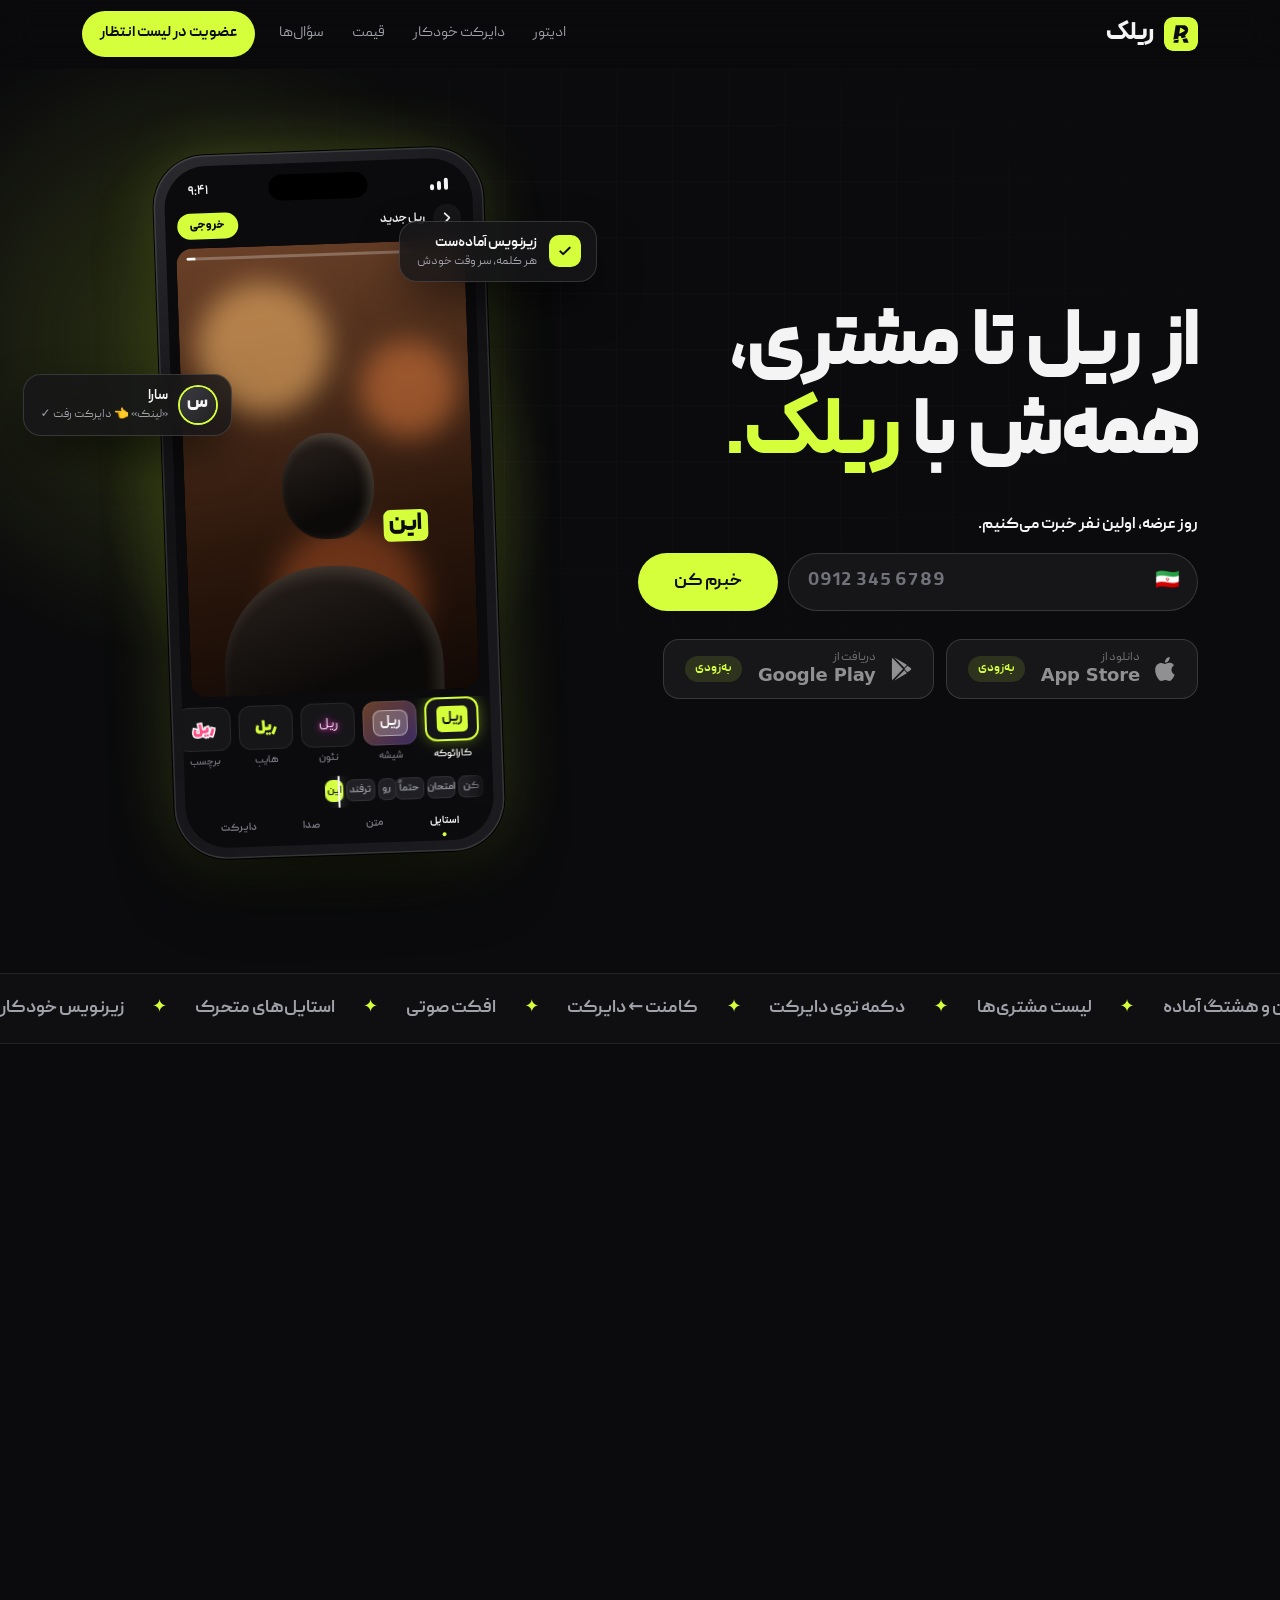
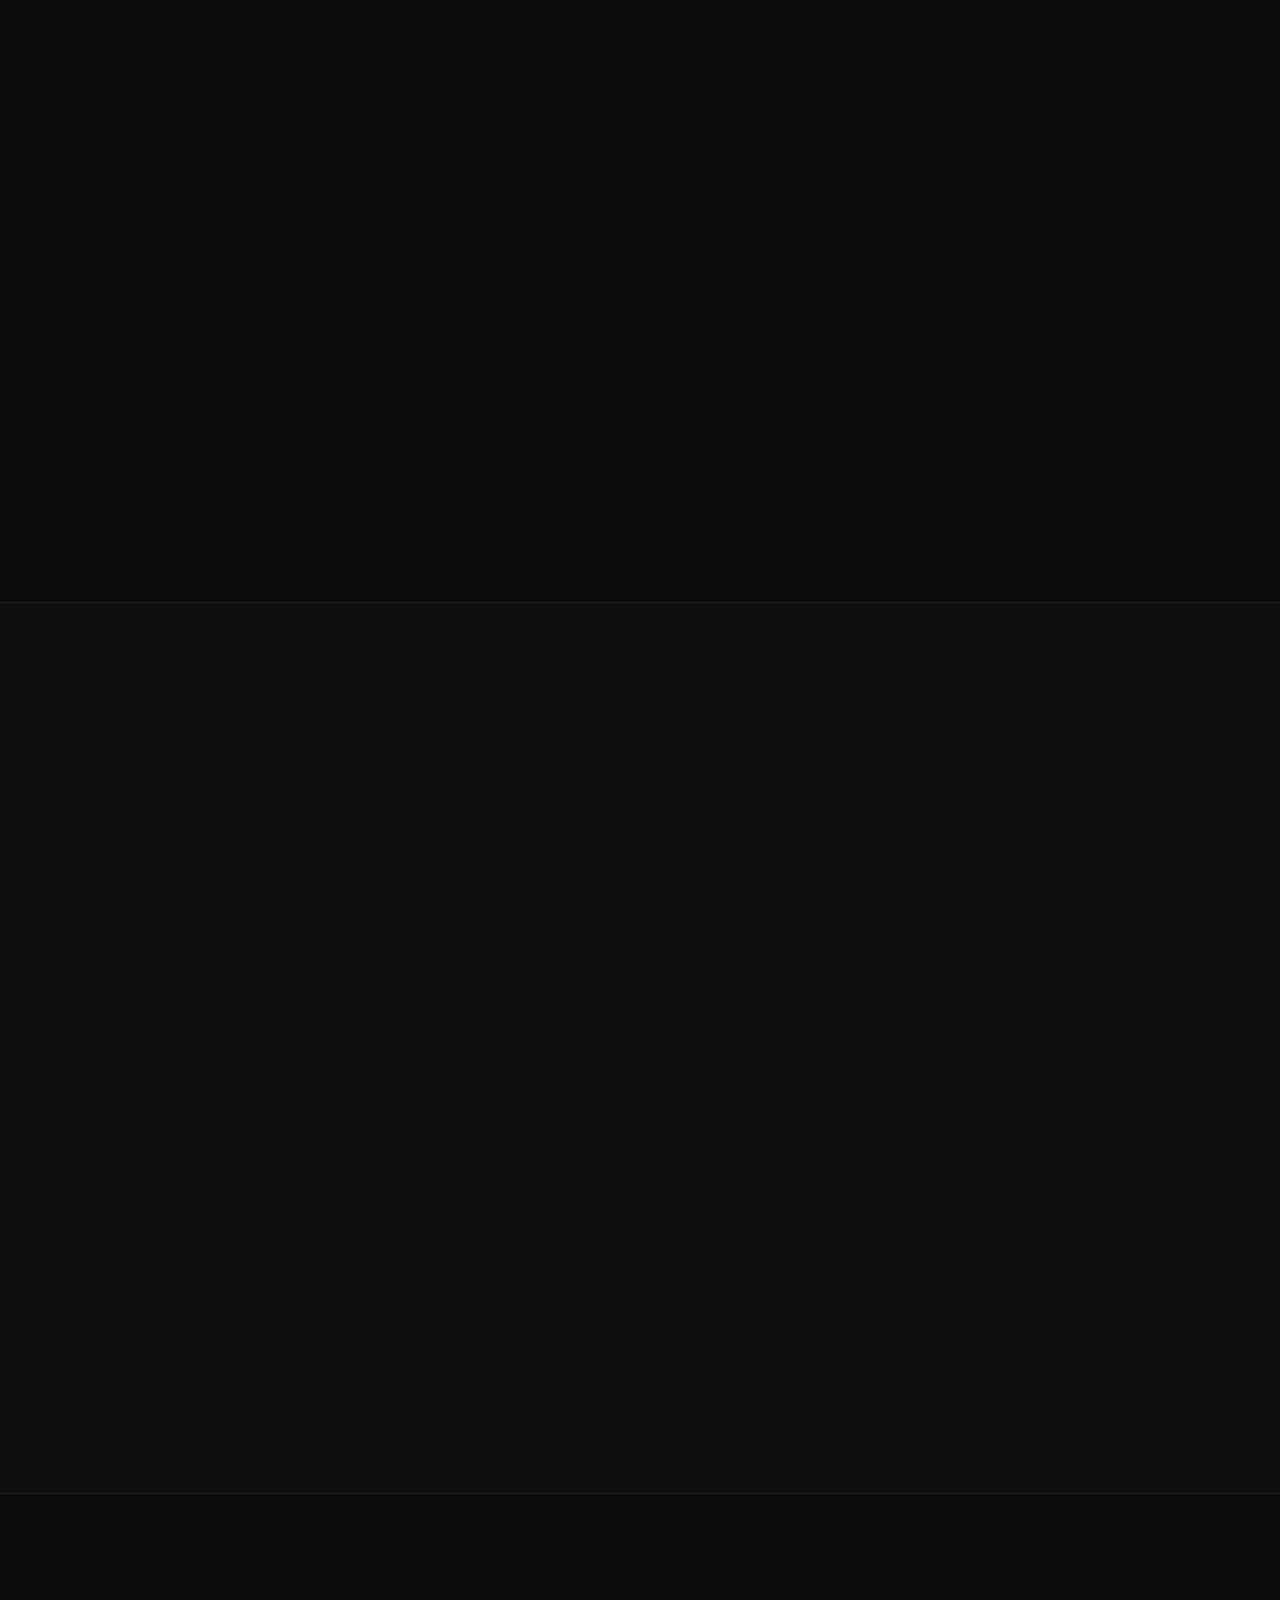
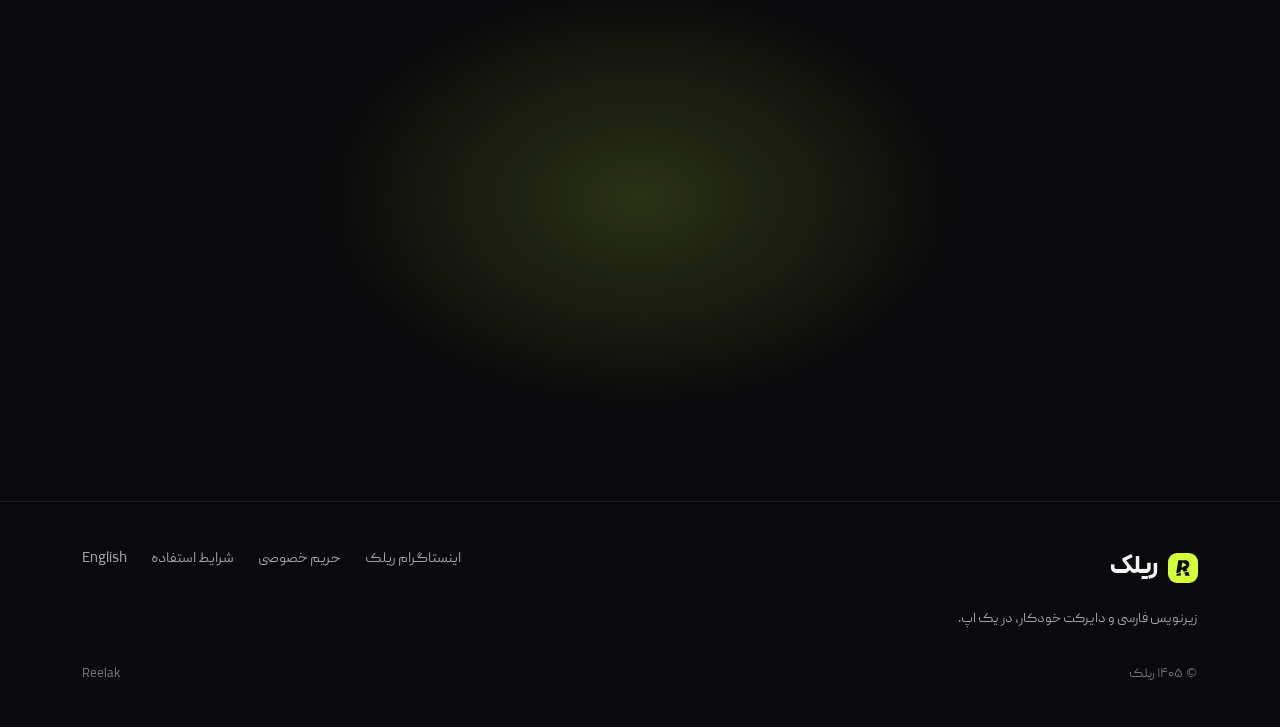
==== commit e2cdf189: "Website from 25fbb0b" ====
--- a/index.html
+++ b/index.html
@@ -132,8 +132,9 @@
       <a class="apk-link store-soon" href="#waitlist">یا دانلود مستقیم نسخه‌ی اندروید (APK)</a>
     </div>
 
-    <!-- The phone: a live demo of the editor -->
+    <!-- The phone: a live demo of the editor, one caption style per sentence -->
     <div class="hero-visual" aria-hidden="true">
+      <div class="phone-glow"></div>
       <div class="float-card fc-top">
         <span class="fc-ic fc-ic-lime">
           <svg viewBox="0 0 24 24" width="16" height="16"><path d="M5 12.5l4.2 4.2L19 7" fill="none" stroke="currentColor" stroke-width="3" stroke-linecap="round" stroke-linejoin="round"/></svg>
@@ -149,23 +150,16 @@
             <span class="appbar-back">
               <svg viewBox="0 0 24 24" width="18" height="18"><path d="M9 6l6 6-6 6" fill="none" stroke="currentColor" stroke-width="2.4" stroke-linecap="round" stroke-linejoin="round"/></svg>
             </span>
-            <span class="appbar-title">پروژه‌ی کافه</span>
+            <span class="appbar-title">ریل جدید</span>
             <span class="appbar-export">خروجی</span>
           </div>
 
           <div class="video">
-            <div class="scene scene-cafe is-on" data-scene="0">
-              <div class="scene-bg"></div>
-              <img class="scene-emoji" src="img/hot_beverage.webp" alt="" width="160" height="160">
-              <span class="steam s1"></span><span class="steam s2"></span><span class="steam s3"></span>
-            </div>
-            <div class="scene scene-shop" data-scene="1">
-              <div class="scene-bg"></div>
-              <img class="scene-emoji" src="img/shopping_bags.webp" alt="" width="160" height="160">
-              <img class="scene-spark" src="img/sparkles.webp" alt="" width="160" height="160">
-            </div>
+            <div class="scene scene-a is-on" data-scene="0"><i class="bk b1"></i><i class="bk b2"></i><i class="bk b3"></i></div>
+            <div class="scene scene-b" data-scene="1"><i class="bk b1"></i><i class="bk b2"></i><i class="bk b3"></i></div>
+            <div class="scene scene-c" data-scene="2"><i class="bk b1"></i><i class="bk b2"></i><i class="bk b3"></i></div>
+            <div class="person"></div>
             <div class="cap" data-cap></div>
-            <div class="cta-pill" data-cta>کامنت کن: «لینک»</div>
             <div class="vid-progress"><i data-progress></i></div>
           </div>
 
@@ -175,17 +169,11 @@
           </div>
 
           <div class="editor">
-            <div class="ed-bar">
-              <span class="ed-play"><svg viewBox="0 0 24 24" width="14" height="14"><path d="M8 5v14l11-7z" fill="currentColor"/></svg></span>
-              <span class="ed-time" dir="ltr" data-time>۰:۰۰ / ۰:۱۳</span>
-              <span class="ed-tools"><i></i><i></i></span>
-            </div>
+            <div class="picker"><div class="picker-row" data-picker></div></div>
             <div class="lanes">
               <div class="playhead"></div>
               <div class="lane-track" data-track>
                 <div class="lane lane-words" data-lane-words></div>
-                <div class="lane lane-wave" data-lane-wave></div>
-                <div class="lane lane-sfx" data-lane-sfx></div>
               </div>
             </div>
             <div class="ed-tabs">
@@ -221,16 +209,40 @@
     <div class="sec-head reveal">
       <p class="kicker">ادیتور ویدیو</p>
       <h2>زیرنویسی که <span class="hl">دیده می‌شه.</span></h2>
-      <p class="sec-sub">ریلک حرفات رو فارسی می‌نویسه، هر کلمه سر وقت خودش. تو فقط استایل رو انتخاب کن.</p>
+      <p class="sec-sub">ریلک حرفات رو فارسی می‌نویسه، هر کلمه سر وقت خودش. تو فقط استایل رو انتخاب کن؛ از ساده و شیک تا شیشه و نئون.</p>
     </div>
 
     <div class="styles reveal" data-styles>
+      <figure class="style-card st-glass">
+        <div class="st-screen"><i class="sg-blob sg1"></i><i class="sg-blob sg2"></i><p class="st-text"><span>این</span> <span>ترفند</span> <span>رو</span> <span>ببین</span></p></div>
+        <figcaption><b>شیشه</b><small>روی یک تکه شیشه‌ی مات؛ روی هر ویدیویی خوانا</small></figcaption>
+      </figure>
+      <figure class="style-card st-aurora">
+        <div class="st-screen"><p class="st-text"><span>رنگ</span> <span>زندگی</span></p></div>
+        <figcaption><b>شفق</b><small>رنگ‌ها آروم روی کلمه‌ها جاری می‌شن</small></figcaption>
+      </figure>
+      <figure class="style-card st-sticker">
+        <div class="st-screen"><p class="st-text"><span>وای</span> <span>چه</span> <span>خوشمزه!</span></p></div>
+        <figcaption><b>برچسب</b><small>هر کلمه یک برچسب رنگی</small></figcaption>
+      </figure>
+      <figure class="style-card st-glitch">
+        <div class="st-screen"><p class="st-text"><span data-t="باورت">باورت</span> <span data-t="نمی‌شه">نمی‌شه</span></p></div>
+        <figcaption><b>گلیچ</b><small>مثل صفحه‌ای که پارازیت گرفته</small></figcaption>
+      </figure>
+      <figure class="style-card st-marker">
+        <div class="st-screen"><p class="st-text"><span>فقط</span> <span class="mk-num">۳<svg viewBox="0 0 60 44" aria-hidden="true"><path d="M50 10C40 1 12 2 6 16c-6 15 14 25 30 23 16-2 22-12 18-22-2-5-8-8-14-9"/></svg></span> <span class="mk-line">دقیقه<svg viewBox="0 0 100 10" preserveAspectRatio="none" aria-hidden="true"><path d="M2 6c30-4 66-4 96-1"/></svg></span></p></div>
+        <figcaption><b>ماژیک</b><small>دور عددها و زیر کلمه‌های مهم خط می‌کشه</small></figcaption>
+      </figure>
+      <figure class="style-card st-under">
+        <div class="st-screen"><p class="st-text" data-under><span>همه‌ی</span> <span>کلمه‌ها</span> <span>پیداست</span><i class="ul-bar"></i></p></div>
+        <figcaption><b>زیرخط</b><small>یک خط نازک زیر کلمه‌ای که گفته می‌شه</small></figcaption>
+      </figure>
       <figure class="style-card st-karaoke">
         <div class="st-screen"><p class="st-text"><span>امروز</span> <span>یه</span> <span>ترفند</span> <span>باحال</span></p></div>
         <figcaption><b>کارائوکه</b><small>کلمه‌ای که گفته می‌شه، رنگ می‌گیره</small></figcaption>
       </figure>
       <figure class="style-card st-type">
-        <div class="st-screen"><p class="st-text"><span class="type-line">اینو هیچ‌کس بهت نمی‌گه</span></p></div>
+        <div class="st-screen"><p class="st-text"><span class="type-line">کسی بهت نمی‌گه</span></p></div>
         <figcaption><b>تایپ</b><small>نوشته می‌شه، انگار همین الان</small></figcaption>
       </figure>
       <figure class="style-card st-pop">
@@ -249,6 +261,13 @@
         <div class="st-screen"><p class="st-text"><span>یک</span> <span>روز</span> <span>معمولی</span> <span>نبود…</span></p></div>
         <figcaption><b>سینمایی</b><small>آروم و شیک، مثل فیلم</small></figcaption>
       </figure>
+    </div>
+
+    <div class="styles-more reveal">
+      <p>برای چند ثانیه‌ی اول ویدیو هم استایل‌های هوک داری:</p>
+      <span>پشت سر</span><span>شیشه</span><span>نوار</span><span>برش</span><span>اکو</span><span>نورافکن</span>
+      <span>پنجره</span><span>شمارش</span><span>سیاه‌سفید</span><span>گفتگو</span><span>تک‌کلمه</span>
+      <span class="new">+ استایل‌های تازه، بدون آپدیت اپ</span>
     </div>
 
     <!-- Bento: what else the editor does -->
--- a/site.css
+++ b/site.css
@@ -255,82 +255,129 @@
 .apk-link.store-soon { display: none; }
 
 /* ------------------------------------------------------------------ phone demo */
-.hero-visual { position: relative; display: flex; justify-content: center; padding: 10px 0; }
+.hero-visual { position: relative; display: flex; justify-content: center; padding: 18px 0 8px; }
+/* A soft lime light behind the phone. */
+.phone-glow {
+  position: absolute; left: 50%; top: 50%; width: 130%; max-width: 620px; aspect-ratio: 1; transform: translate(-50%, -50%);
+  background: radial-gradient(closest-side, rgba(212, 255, 58, .22), rgba(212, 255, 58, .07) 50%, transparent 72%);
+  pointer-events: none; animation: glowBreath 7s ease-in-out infinite;
+}
+@keyframes glowBreath { 50% { opacity: .7; transform: translate(-50%, -50%) scale(.94); } }
 .phone {
-  position: relative; width: min(330px, 84vw); aspect-ratio: 9 / 19.2;
-  border-radius: 52px; padding: 11px;
+  position: relative; width: min(276px, 72vw); aspect-ratio: 9 / 19.2;
+  border-radius: 44px; padding: 9px;
   background: linear-gradient(145deg, #2a2a2f, #121215 40%, #1c1c20);
   box-shadow:
     inset 0 0 0 1.5px rgba(255, 255, 255, .12),
     0 0 0 1px #000,
-    0 50px 100px -30px rgba(0, 0, 0, .9),
-    0 30px 120px -40px rgba(212, 255, 58, .28);
-  transform: rotate(-2deg);
-  animation: phoneFloat 7s ease-in-out infinite;
+    0 40px 80px -30px rgba(0, 0, 0, .9),
+    0 0 70px -10px rgba(212, 255, 58, .28);
+  animation: phoneUp 7s ease-in-out infinite;
+}
+@keyframes phoneUp { 50% { transform: translateY(-8px); } }
+@media (min-width: 980px) {
+  .phone { width: 330px; border-radius: 52px; padding: 11px; transform: rotate(-2deg); animation-name: phoneFloat; }
 }
 @keyframes phoneFloat { 50% { transform: rotate(-2deg) translateY(-10px); } }
-.phone-notch { position: absolute; top: 22px; left: 50%; transform: translateX(-50%); width: 92px; height: 26px; border-radius: 20px; background: #000; z-index: 5; }
+.phone-notch { position: absolute; top: 19px; left: 50%; transform: translateX(-50%); width: 30%; height: 22px; border-radius: 20px; background: #000; z-index: 5; }
 .screen {
-  position: relative; height: 100%; border-radius: 42px; overflow: hidden;
+  position: relative; height: 100%; border-radius: 36px; overflow: hidden;
   background: var(--ink); display: flex; flex-direction: column;
 }
-.status { display: flex; justify-content: space-between; align-items: center; padding: 14px 26px 0; height: 44px; font-size: 13px; font-weight: 700; direction: ltr; }
+@media (min-width: 980px) { .screen { border-radius: 42px; } .phone-notch { top: 22px; height: 26px; } }
+.status { display: flex; justify-content: space-between; align-items: center; padding: 12px 24px 0; height: 40px; font-size: 12px; font-weight: 700; direction: ltr; }
 .status-ic { display: flex; gap: 3px; align-items: flex-end; }
 .status-ic i { width: 4px; background: var(--white); border-radius: 2px; }
 .status-ic i:nth-child(1) { height: 6px; } .status-ic i:nth-child(2) { height: 9px; } .status-ic i:nth-child(3) { height: 12px; }
-.appbar { display: flex; align-items: center; gap: 8px; padding: 8px 14px; }
-.appbar-back { display: grid; place-items: center; width: 30px; height: 30px; border-radius: 50%; background: var(--surface); }
-.appbar-title { font-size: 13px; font-weight: 700; flex: 1; }
-.appbar-export { background: var(--lime); color: var(--ink); font-size: 12px; font-weight: 900; padding: 4px 14px; border-radius: 999px; }
-
-.video { position: relative; flex: 1 1 auto; margin: 2px 12px 0; border-radius: 18px; overflow: hidden; background: #000; min-height: 0; }
-.scene { position: absolute; inset: 0; opacity: 0; transition: opacity .6s; }
+.appbar { display: flex; align-items: center; gap: 8px; padding: 6px 12px; }
+.appbar-back { display: grid; place-items: center; width: 28px; height: 28px; border-radius: 50%; background: var(--surface); }
+.appbar-title { font-size: 12px; font-weight: 700; flex: 1; }
+.appbar-export { background: var(--lime); color: var(--ink); font-size: 11px; font-weight: 900; padding: 3px 13px; border-radius: 999px; }
+
+/* The "video": a soft, out-of-focus scene with a person, drawn in CSS (no emojis). */
+.video { position: relative; flex: 1 1 auto; margin: 2px 10px 0; border-radius: 16px; overflow: hidden; background: #000; min-height: 0; isolation: isolate; }
+.scene { position: absolute; inset: 0; opacity: 0; transition: opacity .9s; }
 .scene.is-on { opacity: 1; }
-.scene-bg { position: absolute; inset: -10%; animation: kenburns 9s ease-in-out infinite alternate; }
-.scene-cafe .scene-bg {
-  background:
-    radial-gradient(60% 45% at 50% 38%, rgba(255, 196, 120, .55), transparent 70%),
-    radial-gradient(50% 40% at 20% 85%, rgba(120, 60, 30, .8), transparent 70%),
-    linear-gradient(170deg, #5a3520, #2a160c 60%, #140a06);
-}
-.scene-shop .scene-bg {
-  background:
-    radial-gradient(55% 45% at 50% 38%, rgba(255, 140, 200, .5), transparent 70%),
-    radial-gradient(50% 40% at 85% 85%, rgba(90, 60, 200, .7), transparent 70%),
-    linear-gradient(170deg, #4a2a6a, #22123a 60%, #0f0820);
-}
-@keyframes kenburns { from { transform: scale(1); } to { transform: scale(1.12) translate(-2%, 1%); } }
-.scene-emoji { position: absolute; left: 50%; top: 36%; width: 46%; transform: translate(-50%, -50%); filter: drop-shadow(0 24px 30px rgba(0, 0, 0, .55)); animation: bob 4s ease-in-out infinite; }
-@keyframes bob { 50% { transform: translate(-50%, -56%) rotate(3deg); } }
-.scene-spark { position: absolute; width: 22%; right: 16%; top: 14%; animation: twinkle 2.4s ease-in-out infinite; }
-@keyframes twinkle { 50% { transform: scale(.75) rotate(20deg); opacity: .6; } }
-.steam { position: absolute; top: 16%; width: 8px; height: 40px; border-radius: 8px; background: linear-gradient(to top, rgba(255, 255, 255, .35), transparent); filter: blur(3px); animation: steam 3s ease-in infinite; }
-.steam.s1 { left: 43%; } .steam.s2 { left: 50%; animation-delay: 1s; } .steam.s3 { left: 57%; animation-delay: 2s; }
-@keyframes steam { 0% { transform: translateY(14px) scaleY(.6); opacity: 0; } 40% { opacity: 1; } 100% { transform: translateY(-26px) scaleY(1.2); opacity: 0; } }
+.scene-a { background: linear-gradient(170deg, #6b4128, #2c170c 62%, #120905); }
+.scene-b { background: linear-gradient(170deg, #3b2a63, #1a1033 62%, #0a0716); }
+.scene-c { background: linear-gradient(170deg, #1f5654, #0e2a2c 62%, #061213); }
+.bk { position: absolute; border-radius: 50%; filter: blur(14px); animation: drift 9s ease-in-out infinite alternate; }
+.b1 { width: 46%; aspect-ratio: 1; left: 6%; top: 8%; }
+.b2 { width: 34%; aspect-ratio: 1; right: 4%; top: 22%; animation-delay: -3s; }
+.b3 { width: 52%; aspect-ratio: 1; left: 30%; bottom: 4%; animation-delay: -6s; }
+.scene-a .b1 { background: rgba(255, 190, 110, .55); } .scene-a .b2 { background: rgba(255, 140, 70, .45); } .scene-a .b3 { background: rgba(190, 90, 40, .45); }
+.scene-b .b1 { background: rgba(255, 90, 200, .45); } .scene-b .b2 { background: rgba(120, 110, 255, .5); } .scene-b .b3 { background: rgba(80, 40, 170, .5); }
+.scene-c .b1 { background: rgba(120, 255, 220, .38); } .scene-c .b2 { background: rgba(255, 220, 120, .4); } .scene-c .b3 { background: rgba(40, 150, 150, .5); }
+@keyframes drift { to { transform: translate(8%, -6%) scale(1.12); } }
+/* A person talking to the camera: a soft silhouette with a rim of light. */
+.person { position: absolute; left: 50%; bottom: -4%; width: 76%; height: 62%; transform: translateX(-50%); pointer-events: none; filter: blur(.6px); }
+.person::before, .person::after { content: ""; position: absolute; left: 50%; transform: translateX(-50%); background: linear-gradient(160deg, #2a221e, #0c0a09 70%); }
+.person::before { top: 0; width: 42%; aspect-ratio: .86; border-radius: 48% 48% 46% 46%; box-shadow: inset -5px 4px 12px rgba(255, 225, 190, .22); }
+.person::after { bottom: 0; width: 100%; height: 52%; border-radius: 48% 48% 0 0 / 70% 70% 0 0; box-shadow: inset -6px 6px 16px rgba(255, 225, 190, .16); }
 
 .cap {
-  position: absolute; left: 8%; right: 8%; top: 64%;
-  display: flex; flex-wrap: wrap; justify-content: center; gap: 0 .3em;
-  font-weight: 900; font-size: clamp(20px, 6vw, 25px); line-height: 1.3; text-align: center;
-  color: #fff; text-shadow: 0 2px 12px rgba(0, 0, 0, .6), 0 0 2px rgba(0, 0, 0, .8);
-}
-.cap span { display: inline-block; opacity: 0; transform: translateY(10px) scale(.7); transition: opacity .18s, transform .35s var(--spring), color .15s; }
-.cap span.is-in { opacity: 1; transform: none; }
-.cap span.is-now { color: var(--lime); transform: scale(1.12); }
-.cta-pill {
-  position: absolute; left: 50%; bottom: 12%; transform: translate(-50%, 20px) scale(.8);
-  background: var(--lime); color: var(--ink); font-weight: 900; font-size: 14px; padding: 6px 16px; border-radius: 999px;
-  opacity: 0; transition: opacity .3s, transform .5s var(--spring); white-space: nowrap;
-  box-shadow: 0 10px 30px -6px rgba(212, 255, 58, .6);
-}
-.cta-pill.is-on { opacity: 1; transform: translate(-50%, 0) scale(1); }
-.vid-progress { position: absolute; left: 10px; right: 10px; top: 10px; height: 3px; border-radius: 2px; background: rgba(255, 255, 255, .25); overflow: hidden; direction: ltr; }
+  position: absolute; left: 7%; right: 7%; top: 60%; z-index: 2;
+  display: flex; flex-wrap: wrap; justify-content: center; align-items: center; gap: .1em .28em;
+  font-weight: 900; font-size: 19px; line-height: 1.35; text-align: center;
+  color: #fff; text-shadow: 0 2px 10px rgba(0, 0, 0, .55);
+}
+@media (min-width: 980px) { .cap { font-size: 22px; } }
+.cap span { display: inline-block; opacity: 0; transition: opacity .2s, transform .35s var(--spring), color .15s, background .2s, filter .3s, text-shadow .3s; }
+.cap span.is-in { opacity: 1; }
+
+/* 1 کارائوکه: a lime pill under the word being said. */
+.cap.s-karaoke span { padding: 0 .22em; border-radius: .3em; transform: translateY(6px); }
+.cap.s-karaoke span.is-in { transform: none; }
+.cap.s-karaoke span.is-now { background: var(--lime); color: var(--ink); text-shadow: none; transform: scale(1.06); }
+
+/* 2 شیشه: a slab of frosted glass; words come out of a blur. */
+.cap.s-glass { padding: .45em .7em; border-radius: 20px; left: 9%; right: 9%;
+  background: linear-gradient(180deg, rgba(255, 255, 255, .22), rgba(255, 255, 255, .06) 45%, rgba(255, 255, 255, .02) 60%, rgba(255, 255, 255, .07)), rgba(20, 20, 24, .22);
+  -webkit-backdrop-filter: blur(12px) saturate(1.3); backdrop-filter: blur(12px) saturate(1.3);
+  box-shadow: inset 0 0 0 1.5px rgba(255, 255, 255, .32), inset 0 2px 1px rgba(255, 255, 255, .4), 0 18px 40px rgba(0, 0, 0, .35);
+  text-shadow: 0 2px 8px rgba(0, 0, 0, .25); animation: drop .55s var(--spring) both; }
+@keyframes drop { from { transform: scale(.25, .2); border-radius: 50%; opacity: 0; } to { transform: none; opacity: 1; } }
+.cap.s-glass span { filter: blur(8px); transform: scale(1.08); }
+.cap.s-glass span.is-in { filter: none; transform: none; }
+.cap.s-glass span.is-now { color: var(--lime); }
+
+/* 3 نئون: tubes that light up word by word. */
+.cap.s-neon { font-weight: 400; color: #FFF0FB; font-size: 21px; text-shadow: none; }
+.cap.s-neon span { opacity: .18; }
+.cap.s-neon span.is-in { opacity: 1; animation: flick .5s steps(1) both; text-shadow: 0 0 4px #FF3DCB, 0 0 12px #FF3DCB, 0 0 28px rgba(255, 61, 203, .8); }
+@keyframes flick { 0% { opacity: .3; } 20% { opacity: 1; } 35% { opacity: .35; } 50%, 100% { opacity: 1; } }
+
+/* 4 هایپ: small words, then a giant lime one, each with a punch. */
+.cap.s-hype { font: 400 21px/1.2 "Lalezar", "Peyda", sans-serif; }
+.cap.s-hype span { transform: scale(2) rotate(-6deg); -webkit-text-stroke: 1px var(--ink); paint-order: stroke fill; text-shadow: 3px 3px 0 var(--ink); }
+.cap.s-hype span.is-in { transform: none; }
+.cap.s-hype span.key { flex-basis: 100%; font-size: 2.2em; color: var(--lime); }
+
+/* 5 برچسب: each word a colourful sticker with a white edge, slapped on with a twist. */
+.cap.s-sticker { font: 400 25px/1.25 "Lalezar", "Peyda", sans-serif; text-shadow: none; gap: .05em .22em; }
+.cap.s-sticker span { -webkit-text-stroke: 5px #fff; paint-order: stroke fill; filter: drop-shadow(0 3px 2px rgba(0, 0, 0, .35)); transform: scale(0) rotate(-30deg); }
+.cap.s-sticker span.is-in { transform: rotate(var(--tilt, -4deg)); }
+.cap.s-sticker span:nth-child(4n+1) { color: #FF4F87; --tilt: -6deg; }
+.cap.s-sticker span:nth-child(4n+2) { color: #FFC21A; --tilt: 4deg; }
+.cap.s-sticker span:nth-child(4n+3) { color: #29C7D6; --tilt: -3deg; }
+.cap.s-sticker span:nth-child(4n+4) { color: #8BE33B; --tilt: 5deg; }
+
+/* 6 شفق: colours flowing across heavy letters, with a soft glow. */
+.cap.s-aurora { text-shadow: none; font-size: 22px; }
+.cap.s-aurora span { background: linear-gradient(90deg, #FF5CAA, #FFB443, #FFE36E, #7DF3FF, #A98BFF, #FF5CAA) 0 0 / 300% 100%;
+  -webkit-background-clip: text; background-clip: text; color: transparent; filter: blur(6px) drop-shadow(0 0 10px rgba(255, 140, 200, .45));
+  animation: flow 4s linear infinite; }
+.cap.s-aurora span.is-in { filter: drop-shadow(0 0 8px rgba(255, 160, 200, .5)); }
+.cap.s-aurora span.is-now { transform: scale(1.08); }
+@keyframes flow { to { background-position: -300% 0; } }
+
+.vid-progress { position: absolute; left: 10px; right: 10px; top: 9px; height: 3px; border-radius: 2px; background: rgba(255, 255, 255, .25); overflow: hidden; direction: ltr; z-index: 3; }
 .vid-progress i { display: block; height: 100%; width: 0; background: #fff; }
 
 .notif {
-  position: absolute; left: 12px; right: 12px; top: 54px; z-index: 6;
-  display: flex; align-items: center; gap: 10px; padding: 10px 12px;
-  border-radius: 18px; background: rgba(32, 32, 36, .92);
+  position: absolute; left: 10px; right: 10px; top: 48px; z-index: 6;
+  display: flex; align-items: center; gap: 9px; padding: 9px 11px;
+  border-radius: 16px; background: rgba(32, 32, 36, .92);
   -webkit-backdrop-filter: blur(14px); backdrop-filter: blur(14px);
   box-shadow: 0 10px 30px rgba(0, 0, 0, .5), inset 0 0 0 1px var(--line-2);
   transform: translateY(-140%); opacity: 0; transition: transform .6s var(--spring), opacity .3s;
@@ -338,33 +385,40 @@
 .notif.is-on { transform: none; opacity: 1; }
 .notif img { border-radius: 7px; }
 .notif span { display: flex; flex-direction: column; line-height: 1.4; }
-.notif b { font-size: 12px; } .notif small { font-size: 11px; color: var(--lime); }
-
-.editor { flex: 0 0 auto; padding: 8px 0 10px; }
-.ed-bar { display: flex; align-items: center; gap: 10px; padding: 0 16px 6px; }
-.ed-play { display: grid; place-items: center; width: 26px; height: 26px; border-radius: 50%; background: var(--white); color: var(--ink); }
-.ed-time { font-size: 11px; color: var(--gray); font-variant-numeric: tabular-nums; }
-.ed-tools { margin-inline-start: auto; display: flex; gap: 6px; }
-.ed-tools i { width: 22px; height: 22px; border-radius: 7px; background: var(--surface); }
-.lanes { position: relative; height: 92px; overflow: hidden; direction: ltr; }
+.notif b { font-size: 11px; } .notif small { font-size: 10px; color: var(--lime); }
+
+/* The editor: the style picker, one lane of words, the tabs. */
+.editor { flex: 0 0 auto; padding: 8px 0 9px; }
+.picker { overflow: hidden; padding: 2px 0 4px; }
+.picker-row { display: flex; gap: 8px; padding: 0 12px; transition: transform .6s var(--ease); will-change: transform; }
+.pk { flex: 0 0 auto; width: 54px; display: flex; flex-direction: column; align-items: center; gap: 3px; font-size: 9.5px; font-weight: 700; color: var(--gray-2); transition: color .3s; }
+.pk i { display: grid; place-items: center; width: 54px; height: 44px; border-radius: 12px; background: var(--surface); font-style: normal; font-size: 14px; font-weight: 900; color: #fff;
+  box-shadow: inset 0 0 0 1px var(--line); transition: box-shadow .3s, transform .3s var(--spring); }
+.pk.is-on { color: var(--white); }
+.pk.is-on i { box-shadow: inset 0 0 0 2px var(--lime), 0 0 16px -2px rgba(212, 255, 58, .5); transform: translateY(-2px); }
+.pk-karaoke i b { background: var(--lime); color: var(--ink); padding: 0 5px; border-radius: 5px; }
+.pk-glass i { background: linear-gradient(135deg, #6b4128, #3b2a63); }
+.pk-glass i b { padding: 0 7px; border-radius: 8px; background: rgba(255, 255, 255, .2); box-shadow: inset 0 0 0 1px rgba(255, 255, 255, .45); }
+.pk-neon i b { font-weight: 400; color: #FFF0FB; text-shadow: 0 0 4px #FF3DCB, 0 0 10px #FF3DCB; }
+.pk-hype i b { font: 400 18px/1 "Lalezar", "Peyda", sans-serif; color: var(--lime); }
+.pk-sticker i b { font: 400 17px/1 "Lalezar", "Peyda", sans-serif; color: #FF4F87; -webkit-text-stroke: 3px #fff; paint-order: stroke fill; transform: rotate(-6deg); }
+.pk-aurora i b { background: linear-gradient(90deg, #FF5CAA, #FFB443, #7DF3FF, #A98BFF); -webkit-background-clip: text; background-clip: text; color: transparent; }
+
+.lanes { position: relative; height: 32px; margin-top: 4px; overflow: hidden; direction: ltr; }
 .lanes::before, .lanes::after { content: ""; position: absolute; top: 0; bottom: 0; width: 26px; z-index: 2; pointer-events: none; }
 .lanes::before { left: 0; background: linear-gradient(to right, var(--ink), transparent); }
 .lanes::after { right: 0; background: linear-gradient(to left, var(--ink), transparent); }
 .playhead { position: absolute; left: 50%; top: 0; bottom: 0; width: 2px; margin-left: -1px; background: var(--white); z-index: 3; border-radius: 2px; box-shadow: 0 0 10px rgba(255, 255, 255, .5); }
-.playhead::before { content: ""; position: absolute; top: -1px; left: -4px; width: 10px; height: 10px; border-radius: 3px; background: var(--white); }
-.lane-track { position: absolute; left: 50%; top: 6px; will-change: transform; }
-.lane { position: relative; height: 26px; margin-bottom: 3px; }
+.lane-track { position: absolute; left: 50%; top: 4px; will-change: transform; }
+.lane { position: relative; height: 24px; }
 .lane-words .w {
-  position: absolute; top: 0; height: 24px; display: grid; place-items: center;
-  font-size: 10.5px; font-weight: 700; border-radius: 7px; background: var(--surface-2); color: var(--gray);
+  position: absolute; top: 0; height: 22px; display: grid; place-items: center;
+  font-size: 10px; font-weight: 700; border-radius: 7px; background: var(--surface-2); color: var(--gray);
   direction: rtl; overflow: hidden; white-space: nowrap; transition: background .15s, color .15s;
   box-shadow: inset 0 0 0 1px var(--line);
 }
 .lane-words .w.is-now { background: var(--lime); color: var(--ink); }
-.lane-wave { display: flex; align-items: center; gap: 2px; }
-.lane-wave i { flex: 0 0 auto; width: 2px; border-radius: 2px; background: #3a3a42; }
-.lane-sfx .sfx-chip { position: absolute; top: 2px; height: 20px; padding: 0 8px; border-radius: 6px; font-size: 10px; font-weight: 700; display: flex; align-items: center; gap: 4px; background: rgba(212, 255, 58, .14); color: var(--lime); box-shadow: inset 0 0 0 1px rgba(212, 255, 58, .3); direction: rtl; white-space: nowrap; }
-.ed-tabs { display: flex; justify-content: space-around; padding: 8px 12px 0; font-size: 11px; color: var(--gray-2); font-weight: 700; }
+.ed-tabs { display: flex; justify-content: space-around; padding: 8px 12px 0; font-size: 10.5px; color: var(--gray-2); font-weight: 700; }
 .ed-tabs .on { color: var(--white); position: relative; }
 .ed-tabs .on::after { content: ""; position: absolute; left: 50%; bottom: -5px; width: 4px; height: 4px; border-radius: 50%; background: var(--lime); transform: translateX(-50%); }
 
@@ -378,7 +432,7 @@
 .float-card span:last-child { display: flex; flex-direction: column; line-height: 1.45; }
 .float-card b { font-size: 14px; } .float-card small { font-size: 12px; color: var(--gray); }
 .fc-top { top: 12%; right: -4%; }
-.fc-bottom { bottom: 36%; left: -12%; animation-delay: -3s; }
+.fc-bottom { top: 33%; left: -12%; animation-delay: -3s; }
 .fc-ic { display: grid; place-items: center; width: 32px; height: 32px; border-radius: 10px; }
 .fc-ic-lime { background: var(--lime); color: var(--ink); }
 .fc-avatar { display: grid; place-items: center; width: 36px; height: 36px; border-radius: 50%; background: linear-gradient(135deg, #3a3a42, #222); font-weight: 900; box-shadow: 0 0 0 2px var(--lime); }
@@ -414,7 +468,7 @@
 }
 .styles::-webkit-scrollbar { display: none; }
 @media (min-width: 640px) { .styles { grid-auto-columns: minmax(220px, 40%); } }
-@media (min-width: 980px) { .styles { grid-auto-flow: row; grid-template-columns: repeat(6, 1fr); overflow: visible; margin: 0; padding: 0; } }
+@media (min-width: 980px) { .styles { grid-auto-flow: row; grid-template-columns: repeat(6, minmax(0, 1fr)); row-gap: 28px; overflow: visible; margin: 0; padding: 0; } }
 .style-card { margin: 0; scroll-snap-align: center; }
 .style-dots { display: flex; justify-content: center; gap: 6px; margin-top: 6px; }
 .style-dots i { width: 6px; height: 6px; border-radius: 3px; background: var(--line-2); transition: width .3s var(--ease), background .3s; }
@@ -440,13 +494,13 @@
 @keyframes karaoke { 0%, 2% { background: transparent; color: #fff; } 4%, 13% { background: var(--lime); color: var(--ink); } 16%, 100% { background: transparent; color: #fff; } }
 
 .st-type .st-screen { background: radial-gradient(80% 60% at 50% 70%, #2d2d33, #0d0d10); }
-.st-type .st-text { font-size: 20px; font-weight: 700; }
-.type-line { position: relative; white-space: nowrap; overflow: hidden; padding-left: 4px; border-left: 2px solid var(--lime); animation: typing 4s steps(22) infinite, caret .6s step-end infinite; }
+.st-type .st-text { font-size: 17px; font-weight: 700; }
+.type-line { position: relative; white-space: nowrap; overflow: hidden; padding-left: 4px; border-left: 2px solid var(--lime); animation: typing 4s steps(14) infinite, caret .6s step-end infinite; }
 @keyframes typing { 0% { max-width: 0; } 55%, 90% { max-width: 12em; } 100% { max-width: 0; } }
 @keyframes caret { 50% { border-color: transparent; } }
 
 .st-pop .st-screen { background: radial-gradient(80% 60% at 50% 40%, #6a2b1d, #1a0b08); }
-.st-pop .st-emoji { position: absolute; top: 20%; left: 50%; width: 30%; transform: translateX(-50%); animation: emojiPop 4s infinite var(--spring); }
+.st-pop .st-emoji { position: absolute; top: 20%; left: 50%; width: 30%; height: auto; aspect-ratio: 1; transform: translateX(-50%); animation: emojiPop 4s infinite var(--spring); }
 .st-pop .st-text { position: relative; height: 1.4em; width: 100%; font-size: 34px; margin-top: 45%; }
 .st-pop .st-text span { position: absolute; inset: 0; opacity: 0; animation: popWord 4s infinite; animation-delay: calc(var(--i, 0) * 1.33s); color: #fff; text-shadow: 0 4px 0 rgba(0, 0, 0, .35); }
 .st-pop .st-text span:last-child { color: var(--lime); }
@@ -479,6 +533,67 @@
 .st-cine .st-text { font-size: 19px; font-weight: 500; letter-spacing: .02em; color: #f5efe2; }
 .st-cine .st-text span { animation: cine 4s infinite; animation-delay: calc(var(--i, 0) * .35s); }
 @keyframes cine { 0% { opacity: 0; filter: blur(8px); transform: translateY(6px); } 14%, 85% { opacity: 1; filter: blur(0); transform: none; } 100% { opacity: 0; filter: blur(6px); } }
+
+.st-glass .st-screen { background: linear-gradient(165deg, #4a2c1c, #1a0f09); }
+.sg-blob { position: absolute; border-radius: 50%; filter: blur(16px); animation: drift 7s ease-in-out infinite alternate; }
+.sg1 { width: 60%; aspect-ratio: 1; left: 4%; top: 14%; background: rgba(255, 180, 100, .6); }
+.sg2 { width: 50%; aspect-ratio: 1; right: 0; bottom: 18%; background: rgba(150, 110, 255, .55); animation-delay: -3s; }
+.st-glass .st-text { position: relative; font-size: 21px; padding: 10px 14px; border-radius: 18px;
+  background: linear-gradient(180deg, rgba(255, 255, 255, .22), rgba(255, 255, 255, .05) 50%, rgba(255, 255, 255, .08)), rgba(20, 20, 24, .2);
+  -webkit-backdrop-filter: blur(12px) saturate(1.3); backdrop-filter: blur(12px) saturate(1.3);
+  box-shadow: inset 0 0 0 1.5px rgba(255, 255, 255, .32), inset 0 2px 1px rgba(255, 255, 255, .4), 0 14px 30px rgba(0, 0, 0, .35);
+  animation: glassSlab 4s infinite var(--spring); }
+.st-glass .st-text span { margin: 0 .1em; animation: glassWord 4s infinite; animation-delay: calc(var(--i, 0) * .4s); }
+@keyframes glassSlab { 0% { transform: scale(.2); opacity: 0; border-radius: 50%; } 10%, 88% { transform: none; opacity: 1; } 96%, 100% { transform: scale(1.06); opacity: 0; } }
+@keyframes glassWord { 0%, 6% { opacity: 0; filter: blur(8px); color: #fff; } 14% { opacity: 1; filter: none; color: var(--lime); } 24%, 100% { color: #fff; } }
+
+.st-aurora .st-screen { background: radial-gradient(80% 60% at 50% 45%, #1d1730, #08070d); }
+.st-aurora .st-text { font-size: 36px; line-height: 1.25; }
+.st-aurora .st-text span { background: linear-gradient(90deg, #FF5CAA, #FFB443, #FFE36E, #7DF3FF, #A98BFF, #FF5CAA) 0 0 / 300% 100%;
+  -webkit-background-clip: text; background-clip: text; color: transparent;
+  filter: drop-shadow(0 0 12px rgba(255, 140, 200, .45)); animation: flow 5s linear infinite; }
+
+.st-sticker .st-screen { background: radial-gradient(80% 60% at 50% 40%, #2c4a3a, #0b1510); }
+.st-sticker .st-text { font: 400 34px/1.3 "Lalezar", "Peyda", sans-serif; }
+.st-sticker .st-text span { -webkit-text-stroke: 6px #fff; paint-order: stroke fill; filter: drop-shadow(0 4px 3px rgba(0, 0, 0, .4));
+  animation: slap 4s infinite var(--spring); animation-delay: calc(var(--i, 0) * .35s); }
+.st-sticker .st-text span:nth-child(1) { color: #FF4F87; --tilt: -6deg; }
+.st-sticker .st-text span:nth-child(2) { color: #FFC21A; --tilt: 5deg; }
+.st-sticker .st-text span:nth-child(3) { color: #29C7D6; --tilt: -3deg; }
+@keyframes slap { 0% { transform: scale(0) rotate(-30deg); } 10%, 88% { transform: rotate(var(--tilt)); } 96%, 100% { transform: scale(0) rotate(var(--tilt)); } }
+
+.st-glitch .st-screen { background: linear-gradient(170deg, #15181c, #050607); }
+.st-glitch .st-text { font-size: 30px; }
+.st-glitch .st-text span { position: relative; animation: glitchHold 4s infinite; }
+.st-glitch .st-text span::before, .st-glitch .st-text span::after { content: attr(data-t); position: absolute; inset: 0; opacity: 0; }
+.st-glitch .st-text span::before { color: #FF2A55; animation: glitchA 4s infinite; }
+.st-glitch .st-text span::after { color: #00E5FF; animation: glitchB 4s infinite; }
+.st-glitch .st-text span:nth-child(2) { animation-delay: .25s; } .st-glitch .st-text span:nth-child(2)::before, .st-glitch .st-text span:nth-child(2)::after { animation-delay: .25s; }
+@keyframes glitchHold { 0% { opacity: 0; } 3% { opacity: 1; transform: translateX(-6px); } 5% { transform: translateX(5px); } 7% { opacity: .4; } 9%, 90% { opacity: 1; transform: none; text-shadow: -1px 0 #FF2A55, 1px 0 #00E5FF; } 52% { transform: none; } 53% { transform: translateX(3px); } 54% { transform: none; } 100% { opacity: 0; } }
+@keyframes glitchA { 0% { opacity: .9; transform: translate(-8px, -2px); clip-path: inset(0 0 55% 0); } 6% { opacity: .9; transform: translate(6px, 1px); clip-path: inset(40% 0 10% 0); } 9%, 52% { opacity: 0; } 53% { opacity: .8; transform: translate(-4px, 0); clip-path: inset(20% 0 50% 0); } 55%, 100% { opacity: 0; } }
+@keyframes glitchB { 0% { opacity: .9; transform: translate(8px, 2px); clip-path: inset(50% 0 0 0); } 6% { opacity: .9; transform: translate(-5px, -1px); clip-path: inset(10% 0 60% 0); } 9%, 100% { opacity: 0; } }
+
+.st-marker .st-screen { background: radial-gradient(80% 60% at 50% 40%, #33302a, #0e0d0b); }
+.st-marker .st-text { font-size: 26px; font-weight: 800; }
+.st-marker .st-text span { position: relative; margin: 0 .1em; }
+.st-marker .st-text .mk-num { margin: 0 .38em; }
+.st-marker svg { position: absolute; max-width: none; overflow: visible; fill: none; stroke: var(--lime); stroke-linecap: round; }
+.mk-num svg { left: 50%; top: 50%; width: 1.5em; height: 1.4em; transform: translate(-50%, -56%); stroke-width: 3; }
+.mk-line svg { left: 0; bottom: -2px; width: 100%; height: 10px; stroke-width: 4; }
+.st-marker path { stroke-dasharray: 200; stroke-dashoffset: 200; animation: mark 4s infinite var(--ease); }
+.mk-line path { animation-delay: .5s; }
+@keyframes mark { 0%, 12% { stroke-dashoffset: 200; } 32%, 88% { stroke-dashoffset: 0; opacity: 1; } 100% { stroke-dashoffset: 0; opacity: 0; } }
+
+.st-under .st-screen { background: radial-gradient(80% 60% at 50% 70%, #24303a, #0a0d10); }
+.st-under .st-text { position: relative; font-size: 22px; font-weight: 700; }
+.st-under .st-text span { color: rgba(255, 255, 255, .6); transition: color .2s; }
+.st-under .st-text span.is-now { color: #fff; }
+.ul-bar { position: absolute; left: 0; bottom: -4px; height: 3px; width: 0; border-radius: 2px; background: var(--lime); box-shadow: 0 0 10px rgba(212, 255, 58, .6); transition: left .35s var(--ease), width .35s var(--ease), top .35s var(--ease); }
+
+.styles-more { display: flex; flex-wrap: wrap; justify-content: center; align-items: center; gap: 8px; margin-top: 30px; }
+.styles-more p { flex-basis: 100%; text-align: center; color: var(--gray); font-size: 15px; margin-bottom: 4px; }
+.styles-more span { padding: 5px 14px; border-radius: 999px; font-size: 14px; font-weight: 700; background: var(--surface); box-shadow: inset 0 0 0 1px var(--line-2); }
+.styles-more .new { color: var(--lime); background: var(--lime-soft); box-shadow: inset 0 0 0 1px rgba(212, 255, 58, .3); }
 
 /* ------------------------------------------------------------------ bento */
 .bento { display: grid; gap: 14px; margin-top: 72px; }
@@ -713,4 +828,8 @@
   .strip-in { animation: none; }
   .st-pop .st-text span:last-child, .st-hype .st-text span:last-child { opacity: 1; }
   .st-pop .st-emoji { transform: translateX(-50%); }
-}
+  .st-glass .st-text, .st-glass .st-text span, .st-glitch .st-text span, .st-glitch .st-text span::before, .st-glitch .st-text span::after, .st-marker path { animation: none !important; }
+  .st-glitch .st-text span::before, .st-glitch .st-text span::after { display: none; }
+  .st-marker path { stroke-dashoffset: 0; }
+  .st-sticker .st-text span { animation: none !important; transform: rotate(var(--tilt)); }
+}
